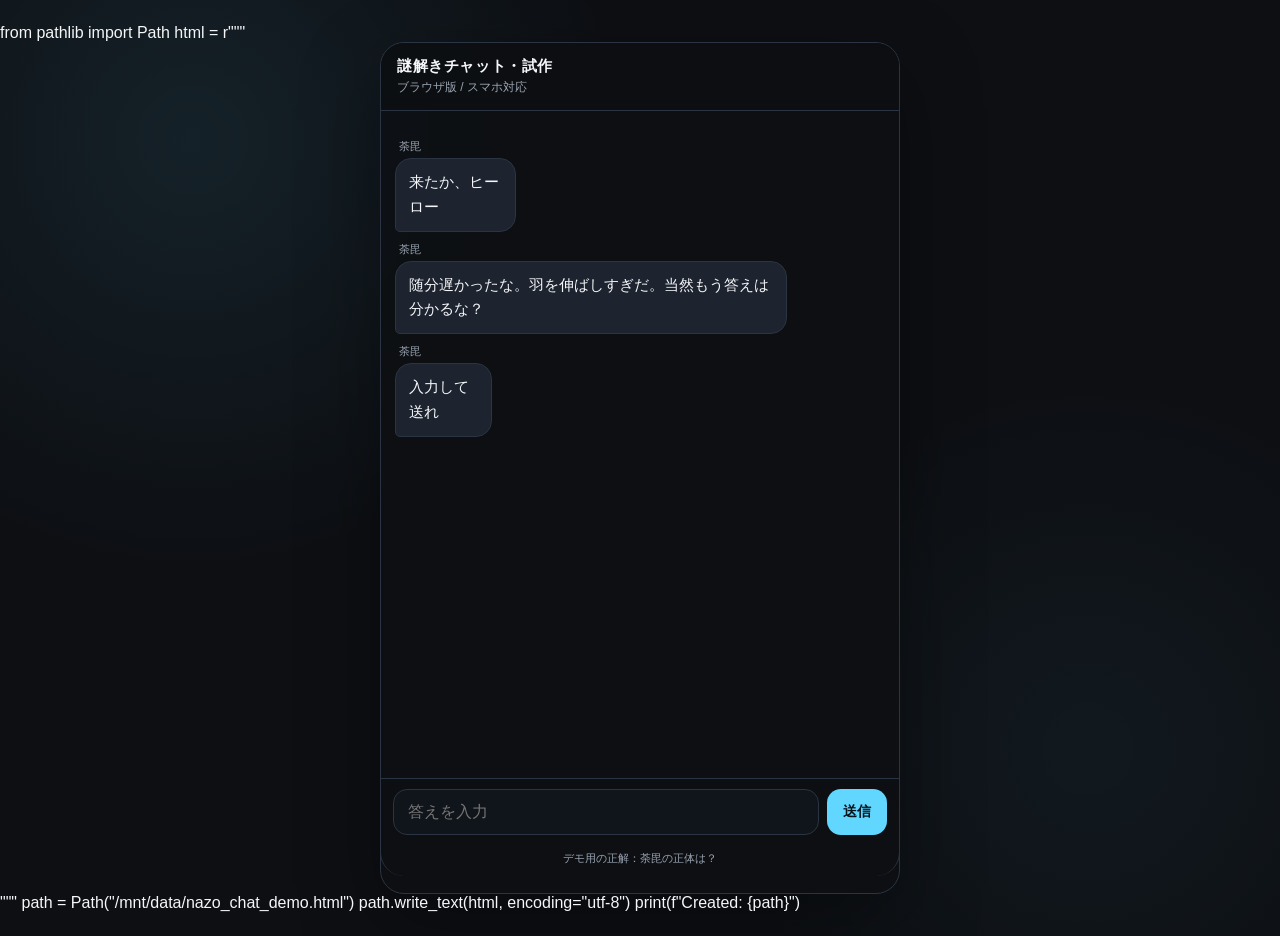
==== index.html @ 354aea14 "Add files via upload" ====
from pathlib import Path

html = r"""<!doctype html>
<html lang="ja">
<head>
<meta charset="utf-8">
<meta name="viewport" content="width=device-width, initial-scale=1, viewport-fit=cover">
<title>謎解きチャット デモ</title>
<style>
  :root{
    --bg:#0d0f13;
    --panel:#151922;
    --panel2:#1d2430;
    --text:#f4f6f8;
    --muted:#9aa4b2;
    --accent:#61d7ff;
    --danger:#ff8a8a;
    --ok:#8ff0b3;
    --line:#2b3442;
  }

  * { box-sizing: border-box; }

  body{
    margin:0;
    min-height:100dvh;
    background:
      radial-gradient(circle at 15% 15%, rgba(97,215,255,.09), transparent 32%),
      radial-gradient(circle at 85% 80%, rgba(97,215,255,.05), transparent 28%),
      var(--bg);
    color:var(--text);
    font-family:
      -apple-system, BlinkMacSystemFont, "Segoe UI",
      "Hiragino Kaku Gothic ProN", "Yu Gothic", Meiryo, sans-serif;
  }

  .app{
    width:min(100%, 520px);
    min-height:100dvh;
    margin:0 auto;
    background:rgba(13,15,19,.88);
    display:flex;
    flex-direction:column;
  }

  header{
    position:sticky;
    top:0;
    z-index:10;
    padding:14px 16px;
    border-bottom:1px solid var(--line);
    background:rgba(13,15,19,.94);
    backdrop-filter:blur(12px);
  }

  .title{
    font-size:15px;
    font-weight:700;
    letter-spacing:.04em;
  }

  .status{
    margin-top:3px;
    font-size:12px;
    color:var(--muted);
  }

  #chat{
    flex:1;
    padding:18px 14px 150px;
    overflow-y:auto;
  }

  .row{
    display:flex;
    margin:10px 0;
    animation:pop .2s ease-out both;
  }

  .row.system{ justify-content:flex-start; }
  .row.user{ justify-content:flex-end; }

  .bubble{
    max-width:82%;
    padding:11px 13px;
    line-height:1.65;
    border-radius:16px;
    font-size:15px;
    white-space:pre-wrap;
    word-break:break-word;
  }

  .system .bubble{
    background:var(--panel2);
    border:1px solid var(--line);
    border-bottom-left-radius:5px;
  }

  .user .bubble{
    background:#123243;
    border:1px solid #1e536c;
    border-bottom-right-radius:5px;
  }

  .bubble.error{
    border-color:#6b3232;
    background:#2d1719;
  }

  .bubble.success{
    border-color:#315f43;
    background:#163123;
  }

  .speaker{
    font-size:11px;
    color:var(--muted);
    margin:0 0 4px 4px;
  }

  .composer-wrap{
    position:fixed;
    left:50%;
    bottom:0;
    transform:translateX(-50%);
    width:min(100%, 520px);
    padding:10px 12px calc(10px + env(safe-area-inset-bottom));
    background:linear-gradient(to top, rgba(13,15,19,1) 70%, rgba(13,15,19,.92));
    border-top:1px solid var(--line);
  }

  .composer{
    display:flex;
    gap:8px;
    align-items:center;
  }

  input{
    flex:1;
    min-width:0;
    height:46px;
    border:1px solid var(--line);
    border-radius:14px;
    background:#10141b;
    color:var(--text);
    padding:0 14px;
    font-size:16px; /* iPhoneの自動ズーム回避 */
    outline:none;
  }

  input:focus{
    border-color:var(--accent);
    box-shadow:0 0 0 3px rgba(97,215,255,.10);
  }

  button{
    height:46px;
    padding:0 16px;
    border:0;
    border-radius:14px;
    background:var(--accent);
    color:#06131a;
    font-weight:800;
    cursor:pointer;
    font-size:14px;
  }

  button:disabled{
    opacity:.45;
    cursor:default;
  }

  .hint{
    margin-top:8px;
    font-size:11px;
    color:var(--muted);
    text-align:center;
  }

  @keyframes pop{
    from{opacity:0; transform:translateY(5px)}
    to{opacity:1; transform:translateY(0)}
  }

  @media (min-width:700px){
    body{ padding:24px 0; }
    .app{
      min-height:calc(100dvh - 48px);
      border:1px solid var(--line);
      border-radius:24px;
      overflow:hidden;
      box-shadow:0 28px 80px rgba(0,0,0,.35);
    }
    .composer-wrap{
      bottom:24px;
      border-left:1px solid var(--line);
      border-right:1px solid var(--line);
      border-bottom-left-radius:24px;
      border-bottom-right-radius:24px;
    }
  }
</style>
</head>
<body>
<div class="app">
  <header>
    <div class="title">謎解きチャット・試作</div>
    <div class="status">ブラウザ版 / スマホ対応</div>
  </header>

  <main id="chat" aria-live="polite"></main>
</div>

<div class="composer-wrap">
  <form class="composer" id="answerForm">
    <input
      id="answer"
      type="text"
      autocomplete="off"
      autocapitalize="off"
      spellcheck="false"
      placeholder="答えを入力"
      aria-label="答え"
    >
    <button id="sendBtn" type="submit">送信</button>
  </form>
  <div class="hint">デモ用の正解：荼毘の正体は？</div>
</div>

<script>
  // ===== ここだけ差し替えれば内容を変更できます =====
  const ACCEPTED_ANSWERS = ["燈矢", "轟燈矢","とうや"];

  // 仮台詞です。あとでユーザーさん作の台詞に丸ごと差し替えできます。
  const WRONG_REPLIES = [
    "すげえなァ、なーんにも見えてねえ",
    "ゴミか。付せろ",
    "ハッ、てめえも俺と同じ失敗作だ。仲良くやろうぜ"
  ];

  const INTRO_MESSAGES = [
    "来たか、ヒーロー",
    "随分遅かったな。羽を伸ばしすぎだ。当然もう答えは分かるな？　",
    "入力して送れ"
  ];

  const CORRECT_REPLY = "正解。期待してるよ";
  // ============================================

  const chat = document.getElementById("chat");
  const form = document.getElementById("answerForm");
  const input = document.getElementById("answer");
  const sendBtn = document.getElementById("sendBtn");

  function normalize(text){
    return text
      .trim()
      .toLowerCase()
      .normalize("NFKC")
      .replace(/\s+/g, "");
  }

  function addBubble(text, type="system", state=""){
    const row = document.createElement("div");
    row.className = `row ${type}`;

    const wrap = document.createElement("div");

    if(type === "system"){
      const speaker = document.createElement("div");
      speaker.className = "speaker";
      speaker.textContent = "荼毘";
      wrap.appendChild(speaker);
    }

    const bubble = document.createElement("div");
    bubble.className = `bubble ${state}`;
    bubble.textContent = text;

    wrap.appendChild(bubble);
    row.appendChild(wrap);
    chat.appendChild(row);

    requestAnimationFrame(() => {
      chat.scrollTo({ top: chat.scrollHeight, behavior: "smooth" });
    });
  }

  async function showIntro(){
    for(const msg of INTRO_MESSAGES){
      await wait(380);
      addBubble(msg);
    }
  }

  function wait(ms){
    return new Promise(resolve => setTimeout(resolve, ms));
  }

  form.addEventListener("submit", async (e) => {
    e.preventDefault();

    const raw = input.value;
    if(!raw.trim()) return;

    addBubble(raw, "user");
    input.value = "";
    sendBtn.disabled = true;
    input.disabled = true;

    await wait(450);

    const answer = normalize(raw);
    const isCorrect = ACCEPTED_ANSWERS.some(a => normalize(a) === answer);

    if(isCorrect){
      addBubble(CORRECT_REPLY, "system", "success");

      await wait(450);

      const next = document.createElement("div");
      next.className = "row system";
      next.innerHTML = `
        <div>
          <div class="speaker">SYSTEM</div>
          <div class="bubble success">
            <strong>第1問クリア</strong><br>
            ここに「次の展示を見る」ボタンやリンクを出せます。
          </div>
        </div>
      `;
      chat.appendChild(next);
      chat.scrollTo({top: chat.scrollHeight, behavior:"smooth"});

      input.placeholder = "クリア済み";
    }else{
      const reply = WRONG_REPLIES[Math.floor(Math.random() * WRONG_REPLIES.length)];
      addBubble(reply, "system", "error");

      sendBtn.disabled = false;
      input.disabled = false;
      input.focus();
    }
  });

  showIntro();
</script>
</body>
</html>
"""

path = Path("/mnt/data/nazo_chat_demo.html")
path.write_text(html, encoding="utf-8")
print(f"Created: {path}")
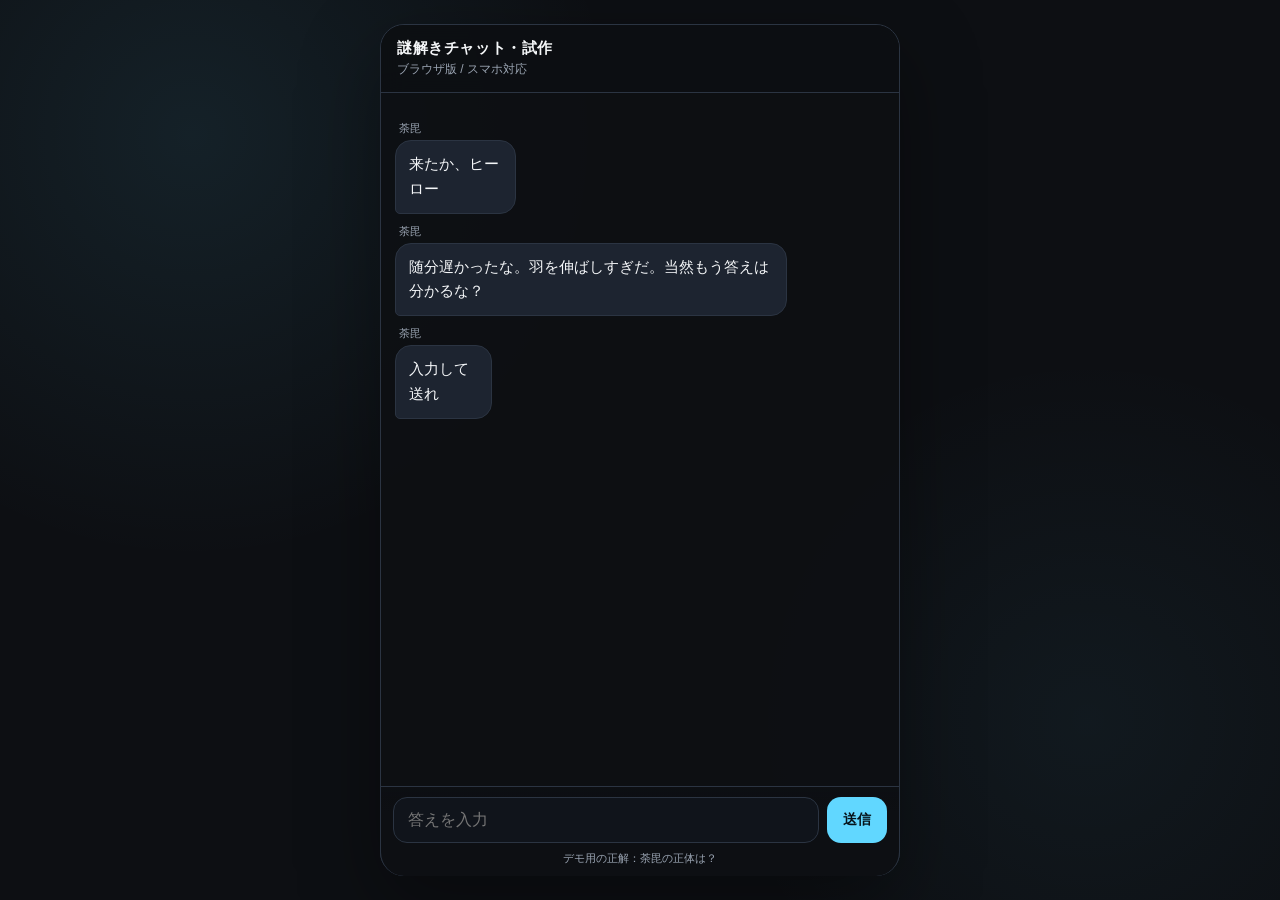
==== commit 99604f13: "Replace old HTML structure with new layout" ====
--- a/index.html
+++ b/index.html
@@ -1,6 +1,4 @@
-from pathlib import Path
-
-html = r"""<!doctype html>
+<!doctype html>
 <html lang="ja">
 <head>
 <meta charset="utf-8">
@@ -347,8 +345,3 @@
 </script>
 </body>
 </html>
-"""
-
-path = Path("/mnt/data/nazo_chat_demo.html")
-path.write_text(html, encoding="utf-8")
-print(f"Created: {path}")
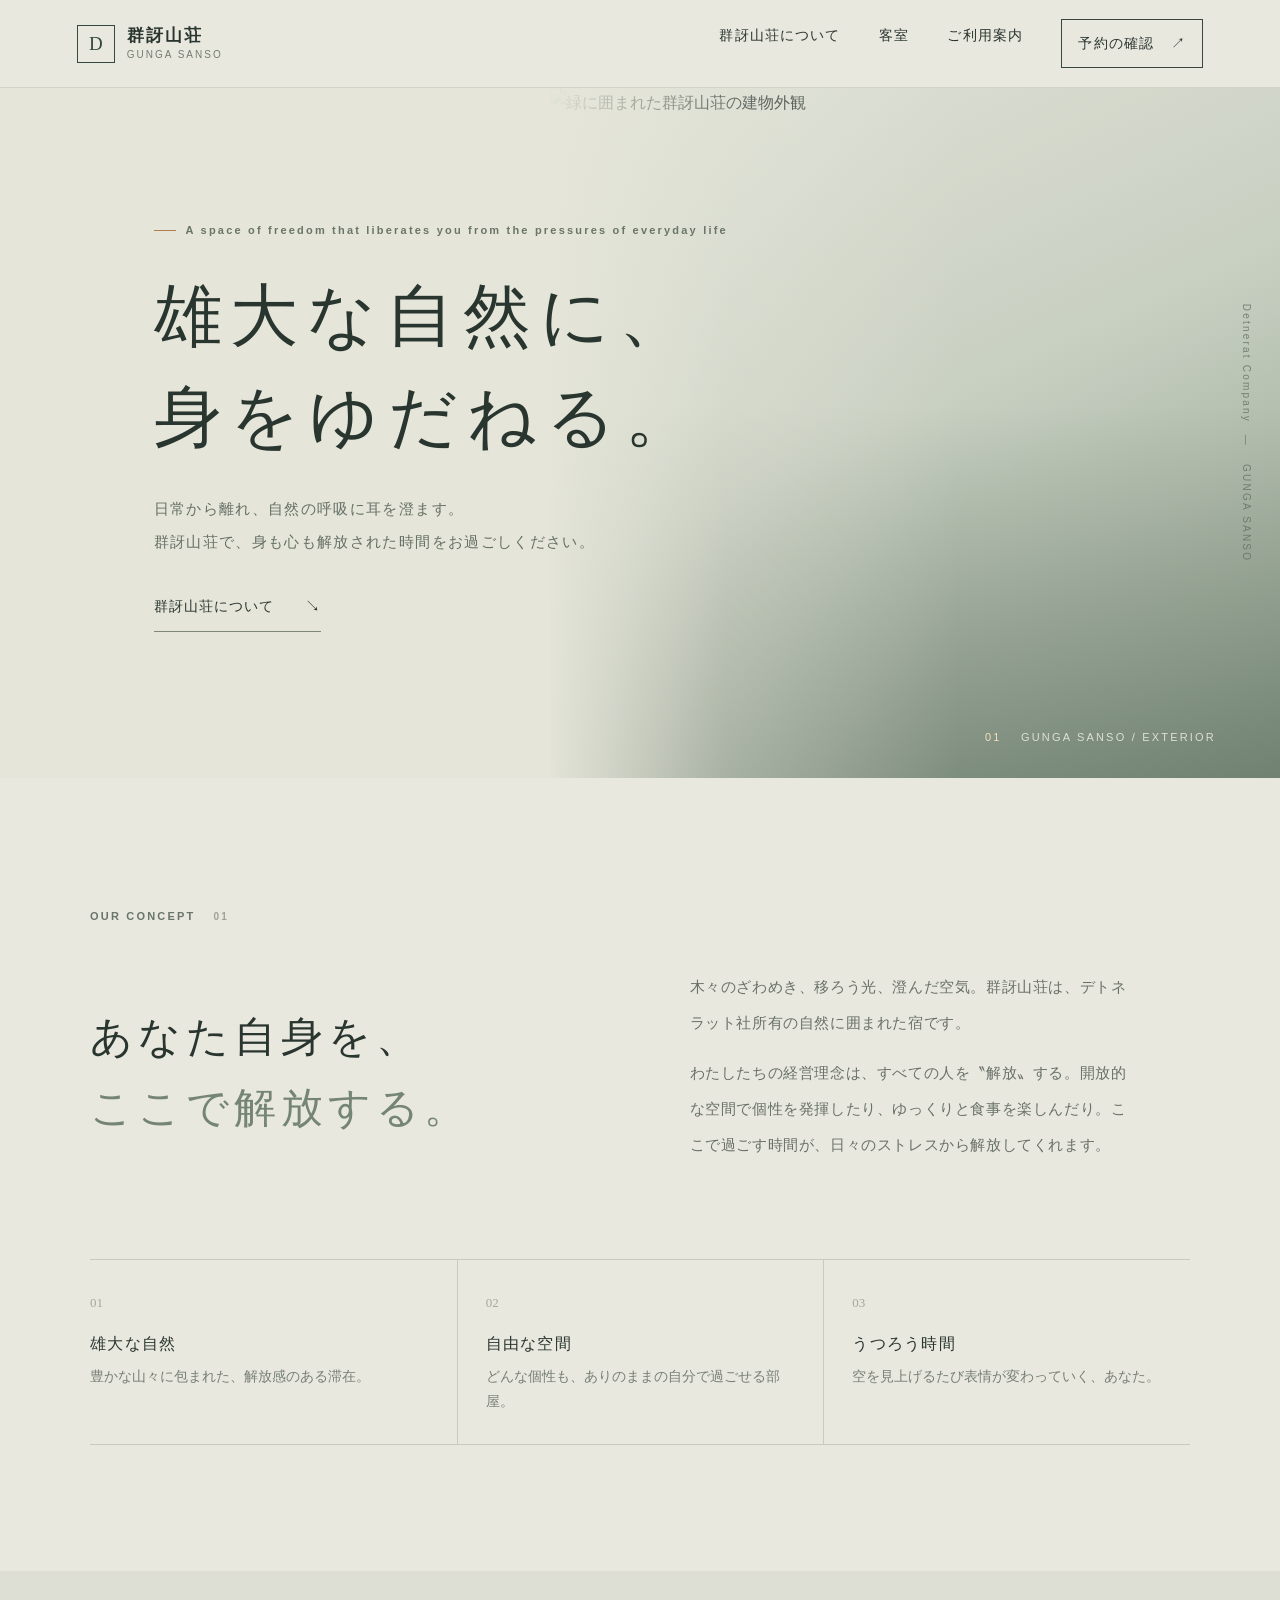
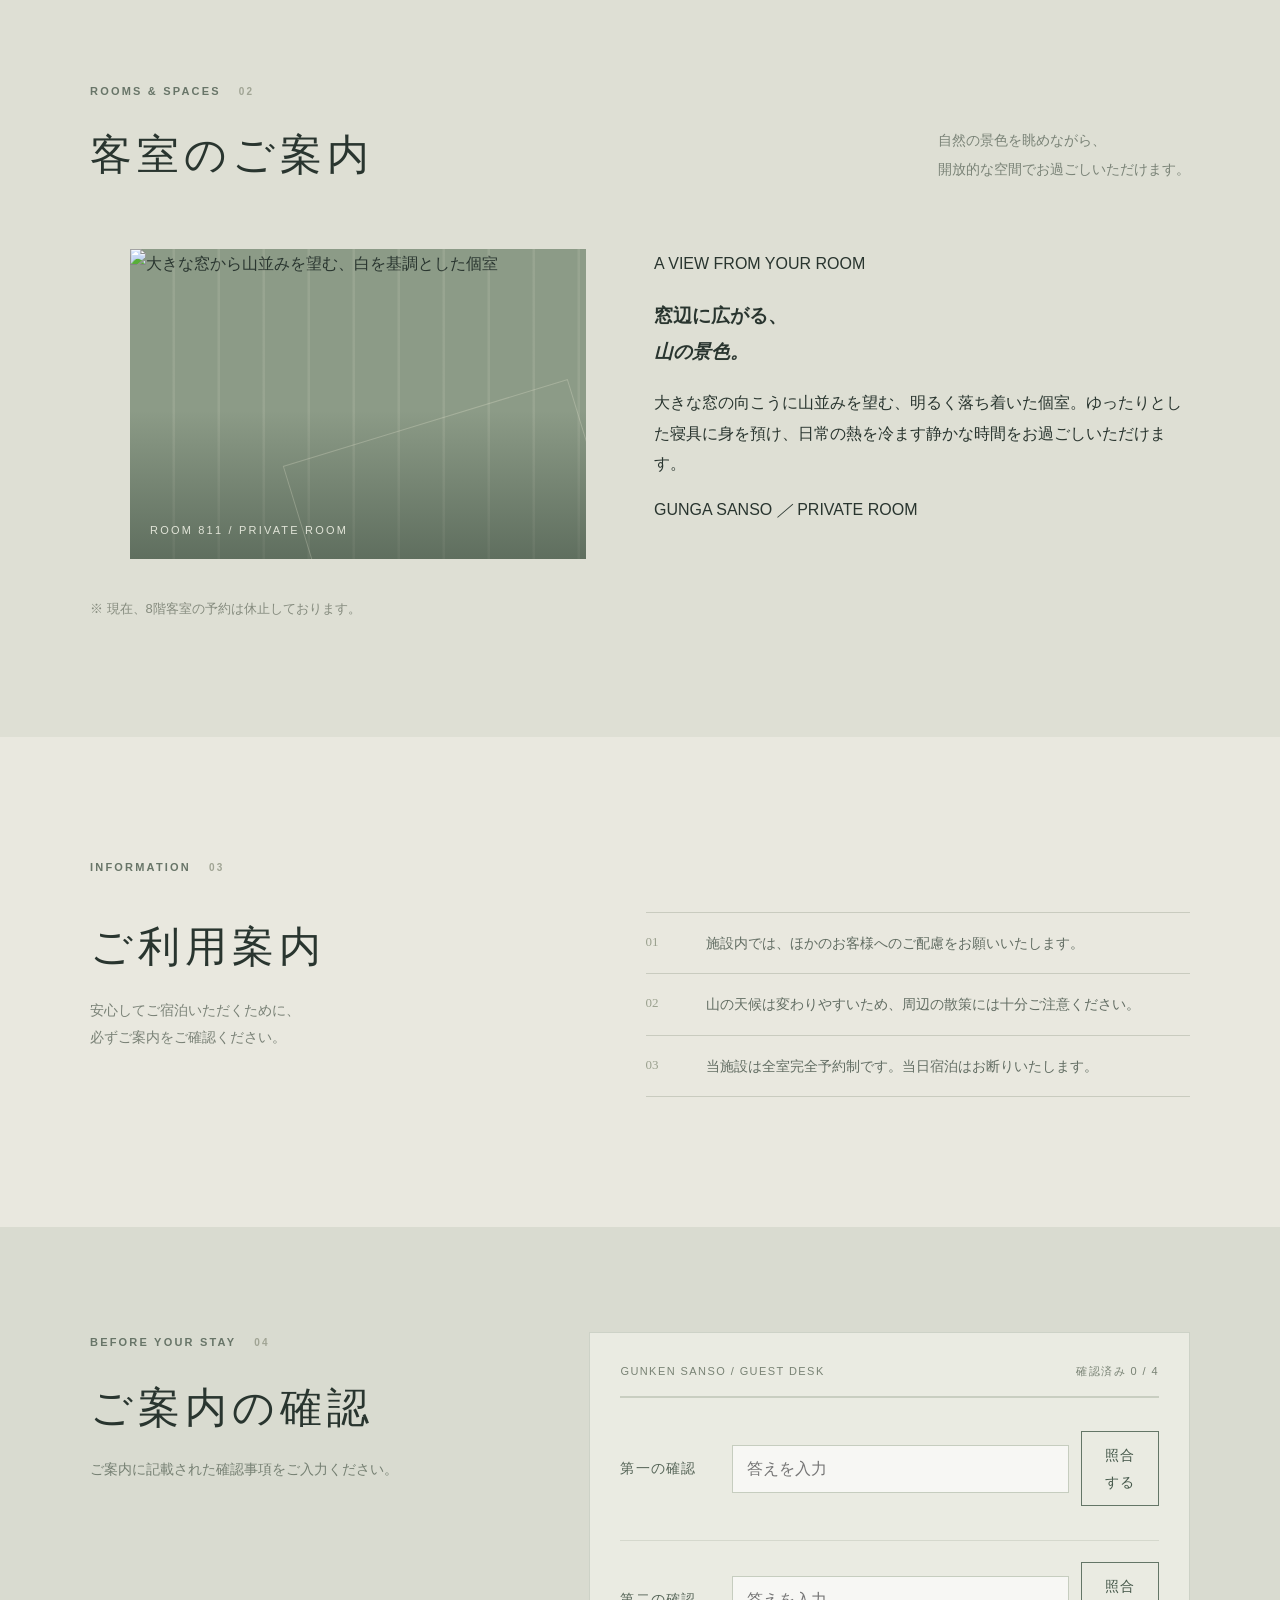
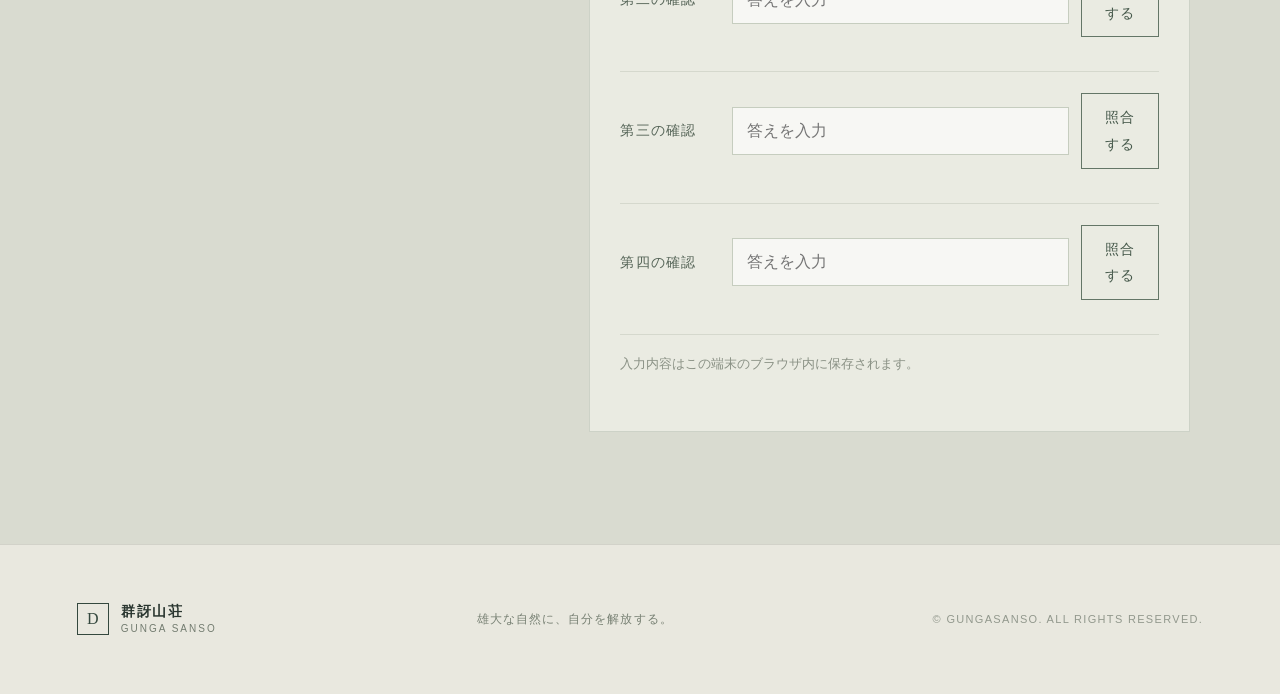
==== commit 1db28403: "Add files via upload" ====
--- a/index.html
+++ b/index.html
@@ -1,347 +1,180 @@
-<!doctype html>
-<html lang="ja">
-<head>
-<meta charset="utf-8">
-<meta name="viewport" content="width=device-width, initial-scale=1, viewport-fit=cover">
-<title>謎解きチャット デモ</title>
-<style>
-  :root{
-    --bg:#0d0f13;
-    --panel:#151922;
-    --panel2:#1d2430;
-    --text:#f4f6f8;
-    --muted:#9aa4b2;
-    --accent:#61d7ff;
-    --danger:#ff8a8a;
-    --ok:#8ff0b3;
-    --line:#2b3442;
-  }
-
-  * { box-sizing: border-box; }
-
-  body{
-    margin:0;
-    min-height:100dvh;
-    background:
-      radial-gradient(circle at 15% 15%, rgba(97,215,255,.09), transparent 32%),
-      radial-gradient(circle at 85% 80%, rgba(97,215,255,.05), transparent 28%),
-      var(--bg);
-    color:var(--text);
-    font-family:
-      -apple-system, BlinkMacSystemFont, "Segoe UI",
-      "Hiragino Kaku Gothic ProN", "Yu Gothic", Meiryo, sans-serif;
-  }
-
-  .app{
-    width:min(100%, 520px);
-    min-height:100dvh;
-    margin:0 auto;
-    background:rgba(13,15,19,.88);
-    display:flex;
-    flex-direction:column;
-  }
-
-  header{
-    position:sticky;
-    top:0;
-    z-index:10;
-    padding:14px 16px;
-    border-bottom:1px solid var(--line);
-    background:rgba(13,15,19,.94);
-    backdrop-filter:blur(12px);
-  }
-
-  .title{
-    font-size:15px;
-    font-weight:700;
-    letter-spacing:.04em;
-  }
-
-  .status{
-    margin-top:3px;
-    font-size:12px;
-    color:var(--muted);
-  }
-
-  #chat{
-    flex:1;
-    padding:18px 14px 150px;
-    overflow-y:auto;
-  }
-
-  .row{
-    display:flex;
-    margin:10px 0;
-    animation:pop .2s ease-out both;
-  }
-
-  .row.system{ justify-content:flex-start; }
-  .row.user{ justify-content:flex-end; }
-
-  .bubble{
-    max-width:82%;
-    padding:11px 13px;
-    line-height:1.65;
-    border-radius:16px;
-    font-size:15px;
-    white-space:pre-wrap;
-    word-break:break-word;
-  }
-
-  .system .bubble{
-    background:var(--panel2);
-    border:1px solid var(--line);
-    border-bottom-left-radius:5px;
-  }
-
-  .user .bubble{
-    background:#123243;
-    border:1px solid #1e536c;
-    border-bottom-right-radius:5px;
-  }
-
-  .bubble.error{
-    border-color:#6b3232;
-    background:#2d1719;
-  }
-
-  .bubble.success{
-    border-color:#315f43;
-    background:#163123;
-  }
-
-  .speaker{
-    font-size:11px;
-    color:var(--muted);
-    margin:0 0 4px 4px;
-  }
-
-  .composer-wrap{
-    position:fixed;
-    left:50%;
-    bottom:0;
-    transform:translateX(-50%);
-    width:min(100%, 520px);
-    padding:10px 12px calc(10px + env(safe-area-inset-bottom));
-    background:linear-gradient(to top, rgba(13,15,19,1) 70%, rgba(13,15,19,.92));
-    border-top:1px solid var(--line);
-  }
-
-  .composer{
-    display:flex;
-    gap:8px;
-    align-items:center;
-  }
-
-  input{
-    flex:1;
-    min-width:0;
-    height:46px;
-    border:1px solid var(--line);
-    border-radius:14px;
-    background:#10141b;
-    color:var(--text);
-    padding:0 14px;
-    font-size:16px; /* iPhoneの自動ズーム回避 */
-    outline:none;
-  }
-
-  input:focus{
-    border-color:var(--accent);
-    box-shadow:0 0 0 3px rgba(97,215,255,.10);
-  }
-
-  button{
-    height:46px;
-    padding:0 16px;
-    border:0;
-    border-radius:14px;
-    background:var(--accent);
-    color:#06131a;
-    font-weight:800;
-    cursor:pointer;
-    font-size:14px;
-  }
-
-  button:disabled{
-    opacity:.45;
-    cursor:default;
-  }
-
-  .hint{
-    margin-top:8px;
-    font-size:11px;
-    color:var(--muted);
-    text-align:center;
-  }
-
-  @keyframes pop{
-    from{opacity:0; transform:translateY(5px)}
-    to{opacity:1; transform:translateY(0)}
-  }
-
-  @media (min-width:700px){
-    body{ padding:24px 0; }
-    .app{
-      min-height:calc(100dvh - 48px);
-      border:1px solid var(--line);
-      border-radius:24px;
-      overflow:hidden;
-      box-shadow:0 28px 80px rgba(0,0,0,.35);
-    }
-    .composer-wrap{
-      bottom:24px;
-      border-left:1px solid var(--line);
-      border-right:1px solid var(--line);
-      border-bottom-left-radius:24px;
-      border-bottom-right-radius:24px;
-    }
-  }
-</style>
-</head>
-<body>
-<div class="app">
-  <header>
-    <div class="title">謎解きチャット・試作</div>
-    <div class="status">ブラウザ版 / スマホ対応</div>
-  </header>
-
-  <main id="chat" aria-live="polite"></main>
-</div>
-
-<div class="composer-wrap">
-  <form class="composer" id="answerForm">
-    <input
-      id="answer"
-      type="text"
-      autocomplete="off"
-      autocapitalize="off"
-      spellcheck="false"
-      placeholder="答えを入力"
-      aria-label="答え"
-    >
-    <button id="sendBtn" type="submit">送信</button>
-  </form>
-  <div class="hint">デモ用の正解：荼毘の正体は？</div>
-</div>
-
-<script>
-  // ===== ここだけ差し替えれば内容を変更できます =====
-  const ACCEPTED_ANSWERS = ["燈矢", "轟燈矢","とうや"];
-
-  // 仮台詞です。あとでユーザーさん作の台詞に丸ごと差し替えできます。
-  const WRONG_REPLIES = [
-    "すげえなァ、なーんにも見えてねえ",
-    "ゴミか。付せろ",
-    "ハッ、てめえも俺と同じ失敗作だ。仲良くやろうぜ"
-  ];
-
-  const INTRO_MESSAGES = [
-    "来たか、ヒーロー",
-    "随分遅かったな。羽を伸ばしすぎだ。当然もう答えは分かるな？　",
-    "入力して送れ"
-  ];
-
-  const CORRECT_REPLY = "正解。期待してるよ";
-  // ============================================
-
-  const chat = document.getElementById("chat");
-  const form = document.getElementById("answerForm");
-  const input = document.getElementById("answer");
-  const sendBtn = document.getElementById("sendBtn");
-
-  function normalize(text){
-    return text
-      .trim()
-      .toLowerCase()
-      .normalize("NFKC")
-      .replace(/\s+/g, "");
-  }
-
-  function addBubble(text, type="system", state=""){
-    const row = document.createElement("div");
-    row.className = `row ${type}`;
-
-    const wrap = document.createElement("div");
-
-    if(type === "system"){
-      const speaker = document.createElement("div");
-      speaker.className = "speaker";
-      speaker.textContent = "荼毘";
-      wrap.appendChild(speaker);
-    }
-
-    const bubble = document.createElement("div");
-    bubble.className = `bubble ${state}`;
-    bubble.textContent = text;
-
-    wrap.appendChild(bubble);
-    row.appendChild(wrap);
-    chat.appendChild(row);
-
-    requestAnimationFrame(() => {
-      chat.scrollTo({ top: chat.scrollHeight, behavior: "smooth" });
-    });
-  }
-
-  async function showIntro(){
-    for(const msg of INTRO_MESSAGES){
-      await wait(380);
-      addBubble(msg);
-    }
-  }
-
-  function wait(ms){
-    return new Promise(resolve => setTimeout(resolve, ms));
-  }
-
-  form.addEventListener("submit", async (e) => {
-    e.preventDefault();
-
-    const raw = input.value;
-    if(!raw.trim()) return;
-
-    addBubble(raw, "user");
-    input.value = "";
-    sendBtn.disabled = true;
-    input.disabled = true;
-
-    await wait(450);
-
-    const answer = normalize(raw);
-    const isCorrect = ACCEPTED_ANSWERS.some(a => normalize(a) === answer);
-
-    if(isCorrect){
-      addBubble(CORRECT_REPLY, "system", "success");
-
-      await wait(450);
-
-      const next = document.createElement("div");
-      next.className = "row system";
-      next.innerHTML = `
-        <div>
-          <div class="speaker">SYSTEM</div>
-          <div class="bubble success">
-            <strong>第1問クリア</strong><br>
-            ここに「次の展示を見る」ボタンやリンクを出せます。
-          </div>
-        </div>
-      `;
-      chat.appendChild(next);
-      chat.scrollTo({top: chat.scrollHeight, behavior:"smooth"});
-
-      input.placeholder = "クリア済み";
-    }else{
-      const reply = WRONG_REPLIES[Math.floor(Math.random() * WRONG_REPLIES.length)];
-      addBubble(reply, "system", "error");
-
-      sendBtn.disabled = false;
-      input.disabled = false;
-      input.focus();
-    }
-  });
-
-  showIntro();
-</script>
-</body>
-</html>
+<!doctype html>
+<html lang="ja">
+<head>
+  <meta charset="utf-8">
+  <meta name="viewport" content="width=device-width, initial-scale=1">
+  <meta name="theme-color" content="#e9e8df">
+  <meta name="description" content="山の静けさに身をゆだねる、群訝山荘のご案内">
+  <title>群訝山荘 | GUNGA SANSO</title>
+  <link rel="icon" href="favicon.svg" type="image/svg+xml">
+  <link rel="stylesheet" href="style.css">
+  <script src="script.js" defer></script>
+</head>
+<body>
+  <a class="skip-link" href="#main-content">本文へ移動</a>
+
+  <div class="transition-screen" id="transition-screen" aria-hidden="true">
+    <span class="transition-mark">G</span>
+  </div>
+
+  <!-- 表側：群訝山荘 -->
+  <div id="inn-site">
+    <header class="site-header">
+      <a class="brand" href="#top" aria-label="群訝山荘 トップ">
+        <span class="brand-mark" aria-hidden="true">D</span>
+        <span class="brand-name"><strong>群訝山荘</strong><small>GUNGA SANSO</small></span>
+      </a>
+      <button class="menu-toggle" id="menu-toggle" type="button" aria-expanded="false" aria-controls="main-nav">
+        <span></span><span></span><span class="sr-only">メニューを開く</span>
+      </button>
+      <nav class="main-nav" id="main-nav" aria-label="メインメニュー">
+        <a href="#concept">群訝山荘について</a>
+        <a href="#rooms">客室</a>
+        <a href="#guide">ご利用案内</a>
+        <a class="nav-contact" href="#check-panel">予約の確認 <span aria-hidden="true">↗</span></a>
+      </nav>
+    </header>
+
+    <main id="main-content">
+      <section class="hero" id="top" aria-labelledby="hero-title">
+        <div class="hero-copy">
+          <p class="eyebrow"><span></span>A space of freedom that liberates you from the pressures of everyday life</p>
+          <h1 id="hero-title">雄大な自然に、<br>身をゆだねる。</h1>
+          <p class="hero-lead">日常から離れ、自然の呼吸に耳を澄ます。<br>群訝山荘で、身も心も解放された時間をお過ごしください。</p>
+          <a class="text-link" href="#concept">群訝山荘について <span aria-hidden="true">↘</span></a>
+        </div>
+        <div class="hero-landscape">
+          <img class="hero-photo" src="images/exterior.jpg" alt="緑に囲まれた群訝山荘の建物外観">
+          <div class="landscape-caption"><span>01</span> GUNGA SANSO / EXTERIOR</div>
+        </div>
+        <div class="hero-side-note">Detnerat Company<span>—</span> GUNGA SANSO</div>
+      </section>
+
+      <section class="intro-section section-wrap" id="concept">
+        <div class="section-kicker">OUR CONCEPT <span>01</span></div>
+        <div class="intro-grid">
+          <h2>あなた自身を、<br><em>ここで解放する。</em></h2>
+          <div class="intro-text">
+            <p>木々のざわめき、移ろう光、澄んだ空気。群訝山荘は、デトネラット社所有の自然に囲まれた宿です。</p>
+            <p>わたしたちの経営理念は、すべての人を〝解放〟する。開放的な空間で個性を発揮したり、ゆっくりと食事を楽しんだり。ここで過ごす時間が、日々のストレスから解放してくれます。</p>
+          </div>
+        </div>
+        <div class="concept-strip" aria-label="群訝山荘の特徴">
+          <article><span class="concept-number">01</span><h3>雄大な自然</h3><p>豊かな山々に包まれた、解放感のある滞在。</p></article>
+          <article><span class="concept-number">02</span><h3>自由な空間</h3><p>どんな個性も、ありのままの自分で過ごせる部屋。</p></article>
+          <article><span class="concept-number">03</span><h3>うつろう時間</h3><p>空を見上げるたび表情が変わっていく、あなた。</p></article>
+        </div>
+      </section>
+
+      <section class="rooms-section" id="rooms">
+        <div class="section-wrap">
+          <div class="section-heading">
+            <div><div class="section-kicker">ROOMS & SPACES <span>02</span></div><h2>客室のご案内</h2></div>
+            <p>自然の景色を眺めながら、<br>開放的な空間でお過ごしいただけます。</p>
+          </div>
+          <div class="room-grid room-grid-feature">
+            <article class="room-card room-card-feature">
+              <figure class="room-visual room-photo">
+                <img class="room-photo-image" src="images/private-room.jpg" alt="大きな窓から山並みを望む、白を基調とした個室">
+                <figcaption class="room-visual-label">ROOM 811 / PRIVATE ROOM</figcaption>
+              </figure>
+            </article>
+            <div class="room-feature-copy">
+              <p class="room-feature-kicker">A VIEW FROM YOUR ROOM</p>
+              <h3>窓辺に広がる、<br><em>山の景色。</em></h3>
+              <p>大きな窓の向こうに山並みを望む、明るく落ち着いた個室。ゆったりとした寝具に身を預け、日常の熱を冷ます静かな時間をお過ごしいただけます。</p>
+              <span class="room-feature-index">GUNGA SANSO <i>／</i> PRIVATE ROOM</span>
+            </div>
+          </div>
+          <p class="small-note">※ 現在、8階客室の予約は休止しております。</p>
+        </div>
+      </section>
+
+      <section class="guide-section section-wrap" id="guide">
+        <div class="section-kicker">INFORMATION <span>03</span></div>
+        <div class="guide-grid">
+          <div><h2>ご利用案内</h2><p class="guide-lead">安心してご宿泊いただくために、<br>必ずご案内をご確認ください。</p></div>
+          <div class="guide-list">
+            <div><span>01</span><p>施設内では、ほかのお客様へのご配慮をお願いいたします。</p></div>
+            <div><span>02</span><p>山の天候は変わりやすいため、周辺の散策には十分ご注意ください。</p></div>
+            <div><span>03</span><p>当施設は全室完全予約制です。当日宿泊はお断りいたします。</p></div>
+          </div>
+        </div>
+      </section>
+
+      <!-- 答え入力欄。問題数と正解は script.js の PUZZLES を編集します。 -->
+      <section class="check-section" id="check-panel">
+        <div class="section-wrap check-wrap">
+          <div class="check-heading">
+            <div class="section-kicker">BEFORE YOUR STAY <span>04</span></div>
+            <h2>ご案内の確認</h2>
+            <p>ご案内に記載された確認事項をご入力ください。</p>
+          </div>
+          <div class="check-panel-inner">
+            <div class="check-panel-top"><span>GUNKEN SANSO / GUEST DESK</span><span id="progress-label">確認済み 0 / 4</span></div>
+            <div class="progress-track" aria-hidden="true"><span id="progress-bar"></span></div>
+            <div class="test-mode-panel" id="test-mode-panel" hidden>
+              <strong>TEST MODE / 動作確認用</strong>
+              <span>各欄に「テスト1」「テスト2」「テスト3」「テスト4」と入力すると、最後に秘密のサイトへ切り替わります。</span>
+              <button type="button" id="reset-test-progress">テスト進行をリセット</button>
+            </div>
+            <div class="puzzle-list" id="puzzle-list" aria-live="polite">
+              <p class="loading-note">確認欄を読み込んでいます。</p>
+            </div>
+            <p class="check-footnote">入力内容はこの端末のブラウザ内に保存されます。</p>
+            <p class="form-status" id="form-status" role="status" aria-live="polite"></p>
+          </div>
+        </div>
+      </section>
+    </main>
+
+    <footer class="site-footer">
+      <a class="brand footer-brand" href="#top"><span class="brand-mark" aria-hidden="true">D</span><span class="brand-name"><strong>群訝山荘</strong><small>GUNGA SANSO</small></span></a>
+      <p>雄大な自然に、自分を解放する。</p>
+      <small>© GUNGASANSO. ALL RIGHTS RESERVED.</small>
+    </footer>
+  </div>
+
+  <!-- 裏側：全問正解後に表示 -->
+  <div id="liberation-site" class="liberation-site" hidden>
+    <div class="classified-bar"><span>UNOFFICIAL ARCHIVE / INTERNAL NETWORK</span><span>ACCESS LEVEL : CONFIRMED</span></div>
+    <div class="liberation-test-banner" id="liberation-test-banner" hidden>
+      <span>TEST MODE — これは動作確認用の表示です。本番表示ではありません。</span>
+      <button type="button" id="reset-test-progress-secret">最初からテストする</button>
+    </div>
+    <header class="liberation-header">
+      <a class="liberation-brand" href="#liberation-top"><span class="liberation-symbol" aria-hidden="true">⟡</span><span><strong>超常解放戦線</strong><small>PARANORMAL LIBERATION FRONT</small></span></a>
+      <nav aria-label="内部メニュー" class="liberation-nav">
+        <a href="#organization">組織概要</a><a href="#members">構成員</a><a href="#records">活動記録</a>
+      </nav>
+    </header>
+    <main class="liberation-main" id="liberation-top">
+      <section class="liberation-hero">
+        <div class="liberation-hero-copy">
+          <p class="red-kicker">THE OLD ORDER ENDS HERE</p>
+          <p class="liberation-overline">ACCESS GRANTED <span>／</span> INTERNAL DOCUMENT</p>
+          <h1>個性を、<br><em>解放せよ。</em></h1>
+          <p class="liberation-lead">この世界に敷かれた秩序を疑い、<br>あるべき姿を自らの手で選び取る。</p>
+          <a class="liberation-link" href="#organization">記録を閲覧する <span aria-hidden="true">↓</span></a>
+        </div>
+        <div class="liberation-graphic" aria-hidden="true"><div class="graphic-ring ring-one"></div><div class="graphic-ring ring-two"></div><div class="graphic-cross"></div><span>PLF<br>ARCHIVE</span></div>
+        <div class="liberation-index">FILE NO. 001 <span>—</span> RESTRICTED</div>
+      </section>
+      <section class="liberation-section" id="organization">
+        <div class="liberation-section-label"><span>01</span> ORGANIZATION</div>
+        <div class="liberation-section-content"><h2>組織概要</h2><p>超常解放戦線は、既存の社会秩序と超常の力をめぐる価値観に異議を唱える組織である。</p><p class="placeholder-copy">敵連合と異能解放軍は、ここに「超常解放戦線」結成を宣言する。すべての人類に、個性の解放を！</p></div>
+      </section>
+      <section class="liberation-section members-section" id="members">
+        <div class="liberation-section-label"><span>02</span> MEMBERS</div>
+        <div class="liberation-section-content"><h2>構成員</h2><div class="member-grid"><article><span>01 / LEADERSHIP</span><h3>統率</h3><p>組織を導く者たち。</p></article><article><span>02 / CORE</span><h3>中核</h3><p>計画の中心を担う者たち。</p></article><article><span>03 / NETWORK</span><h3>連絡網</h3><p>各地に広がる協力者たち。</p></article></div></div>
+      </section>
+      <section class="liberation-section" id="records">
+        <div class="liberation-section-label"><span>03</span> ACTIVITY LOG</div>
+        <div class="liberation-section-content"><h2>活動記録</h2><div class="record-row"><span>LOG. 001</span><p>記録データは現在整理中。</p><small>STATUS : ARCHIVED</small></div><div class="record-row"><span>LOG. 002</span><p>閲覧可能な記録はありません。</p><small>STATUS : RESTRICTED</small></div></div>
+      </section>
+      <div class="liberation-end"><span class="end-symbol">⟡</span><p>WE WILL DEFINE OUR OWN FREEDOM.</p><small>END OF TRANSMISSION</small></div>
+    </main>
+    <footer class="liberation-footer"><span>超常解放戦線 / INTERNAL NETWORK</span><span>UNOFFICIAL FAN PROJECT</span></footer>
+  </div>
+</body>
+</html>
--- a/style.css
+++ b/style.css
@@ -0,0 +1,336 @@
+@charset "UTF-8";
+:root {
+  --paper: #e9e8df;
+  --paper-light: #f2f1e9;
+  --ink: #29352f;
+  --muted: #737c70;
+  --line: #c9cbbf;
+  --forest: #34483e;
+  --forest-deep: #26382f;
+  --accent: #b27c4e;
+  --serif: "Yu Mincho", "Hiragino Mincho ProN", "Noto Serif JP", serif;
+  --sans: "Yu Gothic", "Hiragino Kaku Gothic ProN", "Noto Sans JP", sans-serif;
+}
+* { box-sizing: border-box; }
+html { scroll-behavior: smooth; }
+body { margin: 0; background: var(--paper); color: var(--ink); font-family: var(--sans); line-height: 1.8; -webkit-font-smoothing: antialiased; }
+body, button, input { font-family: var(--sans); }
+a { color: inherit; text-decoration: none; }
+button, input { font: inherit; }
+button { cursor: pointer; }
+[hidden] { display: none !important; }
+.sr-only { position: absolute; width: 1px; height: 1px; padding: 0; margin: -1px; overflow: hidden; clip: rect(0,0,0,0); white-space: nowrap; border: 0; }
+.skip-link { position: absolute; z-index: 1000; top: 8px; left: 8px; padding: 8px 14px; background: #fff; color: #111; transform: translateY(-150%); }
+.skip-link:focus { transform: translateY(0); }
+.site-header { height: 88px; padding: 0 clamp(22px, 6vw, 94px); display: flex; align-items: center; justify-content: space-between; border-bottom: 1px solid rgba(41,53,47,.13); position: relative; z-index: 20; }
+.brand { display: inline-flex; align-items: center; gap: 12px; }
+.brand-mark { width: 38px; height: 38px; display: grid; place-items: center; border: 1px solid var(--forest); color: var(--forest); font-family: var(--serif); font-size: 19px; }
+.brand-name { display: flex; flex-direction: column; line-height: 1.35; }
+.brand-name strong { font-family: var(--serif); font-size: 17px; font-weight: 600; letter-spacing: .13em; }
+.brand-name small { color: var(--muted); font-size: 8px; letter-spacing: .2em; }
+.main-nav { display: flex; align-items: center; gap: clamp(20px, 3vw, 48px); font-size: 12px; letter-spacing: .08em; }
+.main-nav a { transition: opacity .2s ease; }
+.main-nav a:hover { opacity: .55; }
+.main-nav .nav-contact { border: 1px solid var(--forest); padding: 10px 16px; }
+.main-nav .nav-contact span { margin-left: 12px; }
+.menu-toggle { display: none; }
+.hero { min-height: 600px; height: min(690px, calc(100svh - 88px)); position: relative; overflow: hidden; display: flex; align-items: center; padding: 0 clamp(28px, 12vw, 180px); background: #e5e5d9; }
+.hero-copy { position: relative; z-index: 3; margin-top: -12px; }
+.eyebrow, .section-kicker { color: #687568; font-size: 9px; letter-spacing: .2em; font-weight: 600; }
+.eyebrow { display: flex; align-items: center; gap: 10px; margin: 0 0 28px; }
+.eyebrow span { width: 22px; height: 1px; background: var(--accent); }
+.hero h1 { margin: 0; font-family: var(--serif); font-size: clamp(42px, 5.3vw, 72px); font-weight: 500; line-height: 1.48; letter-spacing: .13em; }
+.hero-lead { margin: 24px 0 30px; color: #657066; font-size: 12px; letter-spacing: .09em; line-height: 2.2; }
+.text-link { display: inline-flex; align-items: center; gap: 30px; padding-bottom: 7px; border-bottom: 1px solid #7e887a; font-size: 11px; letter-spacing: .08em; }
+.text-link span { font-size: 15px; }
+.hero-landscape { position: absolute; top: 0; right: 0; width: 57%; height: 100%; overflow: hidden; background: linear-gradient(155deg, #e2e3d8 0%, #c8d0c2 48%, #8a9a88 100%); }
+.hero-landscape::before { content: ""; position: absolute; inset: 0; background: linear-gradient(90deg, rgba(229,229,217,.98) 0%, rgba(229,229,217,.35) 24%, transparent 56%), linear-gradient(0deg, rgba(30,51,40,.24), transparent 54%); z-index: 2; }
+.sun-disc { position: absolute; width: 138px; height: 138px; right: 26%; top: 14%; border-radius: 50%; background: rgba(232,220,183,.68); filter: blur(1px); }
+.mountain { position: absolute; width: 120%; left: -10%; bottom: 0; clip-path: polygon(0 100%, 0 65%, 13% 48%, 22% 58%, 38% 20%, 49% 47%, 62% 28%, 76% 61%, 89% 43%, 100% 62%, 100% 100%); }
+.mountain-back { height: 67%; background: #a7b5a3; opacity: .68; transform: translateY(-35px) scale(1.04); }
+.mountain-mid { height: 54%; background: #718875; opacity: .84; clip-path: polygon(0 100%,0 48%,16% 34%,27% 54%,43% 13%,55% 45%,69% 25%,82% 51%,100% 39%,100% 100%); }
+.mountain-front { height: 38%; background: #405d4a; clip-path: polygon(0 100%,0 55%,14% 39%,27% 64%,43% 26%,57% 54%,71% 17%,83% 53%,100% 34%,100% 100%); }
+.forest-line { position: absolute; z-index: 1; bottom: 0; width: 100%; height: 20%; background: repeating-linear-gradient(102deg, transparent 0 20px, rgba(28,54,39,.42) 21px 24px, transparent 25px 39px); clip-path: polygon(0 100%,0 55%,4% 20%,8% 65%,12% 5%,16% 61%,20% 24%,25% 68%,29% 13%,34% 73%,38% 28%,43% 69%,47% 8%,52% 63%,56% 18%,61% 67%,65% 12%,70% 69%,74% 29%,79% 62%,84% 7%,89% 69%,94% 26%,100% 60%,100% 100%); }
+.landscape-caption { position: absolute; bottom: 30px; right: clamp(22px, 5vw, 72px); z-index: 4; color: rgba(245,245,235,.8); font-size: 8px; letter-spacing: .2em; }
+.landscape-caption span { margin-right: 14px; color: #f0dfbd; }
+.hero-side-note { position: absolute; right: 24px; top: 50%; transform: translateY(-50%); writing-mode: vertical-rl; font-size: 8px; letter-spacing: .22em; color: #748075; }
+.hero-side-note span { padding: 12px 0; }
+.section-wrap { width: min(1100px, calc(100% - 56px)); margin-inline: auto; }
+.intro-section { padding-top: 128px; padding-bottom: 126px; }
+.section-kicker { display: flex; align-items: center; gap: 18px; }
+.section-kicker span { color: #a0a494; font-size: 8px; }
+.intro-grid { display: grid; grid-template-columns: 1fr 1fr; gap: 9%; align-items: center; margin-top: 42px; }
+.intro-grid h2, .section-heading h2, .guide-grid h2, .check-heading h2 { font-family: var(--serif); font-size: clamp(30px, 3.3vw, 42px); line-height: 1.7; font-weight: 500; letter-spacing: .12em; margin: 0; }
+.intro-grid h2 em { color: #758573; font-style: normal; }
+.intro-text { color: #687168; font-size: 12px; line-height: 2.4; letter-spacing: .04em; max-width: 440px; }
+.intro-text p { margin: 0 0 14px; }
+.concept-strip { margin-top: 82px; display: grid; grid-template-columns: repeat(3, 1fr); border-top: 1px solid var(--line); border-bottom: 1px solid var(--line); }
+.concept-strip article { padding: 27px 28px 30px 0; }
+.concept-strip article + article { border-left: 1px solid var(--line); padding-left: 28px; }
+.concept-number { color: #a3a997; font-family: var(--serif); font-size: 11px; }
+.concept-strip h3 { margin: 12px 0 4px; font-family: var(--serif); font-size: 16px; font-weight: 500; letter-spacing: .08em; }
+.concept-strip p { margin: 0; color: #778075; font-size: 10px; }
+.rooms-section { background: #dedfd4; padding: 110px 0 116px; }
+.section-heading { display: flex; align-items: end; justify-content: space-between; margin-bottom: 42px; }
+.section-heading h2 { margin-top: 18px; }
+.section-heading > p { margin: 0 0 7px; color: #7a8377; font-size: 11px; line-height: 2.1; }
+.room-grid { display: grid; grid-template-columns: 1fr 1fr; gap: 28px; }
+.room-card { min-width: 0; }
+.room-visual { height: 310px; position: relative; overflow: hidden; background: #8c9b87; }
+.room-visual-one { background: linear-gradient(130deg, #aab4a0, #536d5b 75%); }
+.room-visual-two { background: linear-gradient(130deg, #c1c3ae, #76846f 65%, #455b4b); }
+.room-visual::before { content: ""; position: absolute; inset: 0; background: linear-gradient(0deg, rgba(22,38,29,.38), transparent 48%), repeating-linear-gradient(90deg, transparent 0 42px, rgba(238,235,216,.12) 43px 45px); }
+.room-visual::after { content: ""; position: absolute; width: 65%; height: 65%; right: -4%; bottom: -20%; border: 1px solid rgba(244,241,222,.24); transform: rotate(-17deg); }
+.room-visual-two::after { right: auto; left: -2%; transform: rotate(13deg); }
+.room-visual-label { position: absolute; z-index: 2; bottom: 18px; left: 20px; font-size: 8px; letter-spacing: .2em; color: rgba(255,255,244,.8); }
+.room-window { position: absolute; right: 16%; top: 15%; width: 34%; height: 55%; border: 7px solid rgba(234,231,210,.55); box-shadow: 0 0 0 1px rgba(40,58,44,.2); }
+.room-visual-two .room-window { width: 48%; height: 48%; right: 12%; top: 22%; }
+.room-info { display: flex; justify-content: space-between; align-items: start; padding: 20px 2px 0; }
+.room-info h3 { margin: 0 0 5px; font-family: var(--serif); font-size: 19px; font-weight: 500; letter-spacing: .1em; }
+.room-info p { margin: 0; color: #737b70; font-size: 10px; }
+.room-arrow { font-size: 18px; color: #7b897a; }
+.small-note { margin: 22px 0 0; color: #858b7e; font-size: 9px; }
+.guide-section { padding-top: 120px; padding-bottom: 130px; }
+.guide-grid { display: grid; grid-template-columns: .9fr 1.1fr; gap: 10%; margin-top: 34px; }
+.guide-grid h2 { margin-bottom: 13px; }
+.guide-lead { color: #798176; font-size: 11px; line-height: 2.2; }
+.guide-list { border-top: 1px solid var(--line); }
+.guide-list > div { display: grid; grid-template-columns: 48px 1fr; gap: 12px; padding: 17px 0; border-bottom: 1px solid var(--line); }
+.guide-list span { color: #9ba18f; font-family: var(--serif); font-size: 11px; }
+.guide-list p { margin: 0; color: #626d63; font-size: 11px; }
+.check-section { padding: 105px 0 112px; background: #d9dbd0; }
+.check-wrap { display: grid; grid-template-columns: .8fr 1.2fr; gap: 9%; align-items: start; }
+.check-heading h2 { margin-top: 20px; }
+.check-heading > p { color: #768073; font-size: 11px; margin-top: 12px; }
+.check-panel-inner { background: rgba(246,246,238,.62); border: 1px solid rgba(103,119,103,.22); padding: 27px 30px 23px; }
+.check-panel-top { display: flex; justify-content: space-between; gap: 12px; color: #788274; font-size: 8px; letter-spacing: .13em; }
+#progress-label { font-variant-numeric: tabular-nums; }
+.progress-track { height: 2px; background: #c9cec1; margin: 15px 0 22px; }
+.progress-track span { display: block; width: 0; height: 100%; background: var(--forest); transition: width .35s ease; }
+.puzzle-list { display: grid; gap: 10px; }
+.puzzle-row { display: grid; grid-template-columns: 100px minmax(0,1fr) 78px; align-items: center; gap: 12px; padding: 11px 0; border-bottom: 1px solid #d5d8cd; }
+.puzzle-label { color: #556457; font-size: 10px; letter-spacing: .08em; }
+.puzzle-input { width: 100%; min-width: 0; height: 42px; border: 1px solid #c6cdbf; border-radius: 0; padding: 0 12px; background: rgba(255,255,255,.62); color: var(--ink); font-size: 12px; outline: none; transition: border-color .2s, background .2s; }
+.puzzle-input:focus { border-color: #536d5a; background: #fff; box-shadow: 0 0 0 2px rgba(83,109,90,.12); }
+.puzzle-input:disabled { color: #657366; background: #e3e7dc; }
+.puzzle-submit { min-height: 42px; border: 1px solid #647667; background: transparent; color: #45584a; font-size: 10px; letter-spacing: .08em; transition: background .2s, color .2s; }
+.puzzle-submit:hover:not(:disabled) { background: var(--forest); color: white; }
+.puzzle-submit:disabled { border-color: #abb5a7; color: #788579; cursor: default; }
+.puzzle-row.is-solved .puzzle-label::after { content: "  ✓"; color: #71836f; }
+.puzzle-feedback { grid-column: 2 / 4; min-height: 16px; margin: -5px 0 0; color: #7d6650; font-size: 9px; }
+.puzzle-row.is-solved .puzzle-feedback { color: #617a62; }
+.loading-note { color: #778174; font-size: 11px; }
+.check-footnote { margin: 18px 0 0; color: #8a9185; font-size: 9px; }
+.form-status { min-height: 18px; margin: 8px 0 0; color: #596f5b; font-size: 10px; }
+.site-footer { min-height: 150px; padding: 38px clamp(28px, 6vw, 94px); display: flex; align-items: center; justify-content: space-between; gap: 20px; border-top: 1px solid rgba(41,53,47,.12); }
+.footer-brand .brand-mark { width: 32px; height: 32px; font-size: 16px; }
+.footer-brand .brand-name strong { font-size: 14px; }
+.site-footer > p { color: #788174; font-family: var(--serif); font-size: 12px; letter-spacing: .09em; }
+.site-footer > small { color: #92988d; font-size: 8px; letter-spacing: .12em; }
+
+/* 切り替え演出 */
+.transition-screen { position: fixed; inset: 0; z-index: 100; display: grid; place-items: center; background: #050606; opacity: 0; visibility: hidden; pointer-events: none; transition: opacity .55s ease, visibility .55s ease; }
+.transition-screen.is-active { opacity: 1; visibility: visible; }
+.transition-mark { color: #c4c3b7; font-family: var(--serif); font-size: 42px; letter-spacing: .15em; opacity: 0; transform: scale(.9); }
+.transition-screen.is-active .transition-mark { animation: mark-in .8s .2s forwards; }
+@keyframes mark-in { to { opacity: .72; transform: scale(1); } }
+
+/* 裏側：超常解放戦線 */
+body.is-liberation { background: #080909; color: #deded8; }
+.liberation-site { min-height: 100vh; background: #080909; color: #deded8; font-family: var(--sans); }
+.classified-bar { min-height: 31px; padding: 6px clamp(20px, 5vw, 76px); display: flex; justify-content: space-between; gap: 20px; background: #171818; color: #8f918a; font-size: 8px; letter-spacing: .17em; }
+.liberation-header { min-height: 92px; padding: 16px clamp(22px, 6vw, 92px); display: flex; justify-content: space-between; align-items: center; border-bottom: 1px solid #2b2d2a; }
+.liberation-brand { display: flex; gap: 13px; align-items: center; }
+.liberation-symbol { width: 43px; height: 43px; display: grid; place-items: center; border: 1px solid #9e4136; color: #c15b4d; font-size: 27px; }
+.liberation-brand > span:last-child { display: flex; flex-direction: column; line-height: 1.4; }
+.liberation-brand strong { font-family: var(--serif); font-size: 17px; font-weight: 500; letter-spacing: .15em; }
+.liberation-brand small { color: #85857e; font-size: 8px; letter-spacing: .16em; }
+.liberation-nav { display: flex; gap: clamp(18px, 3.5vw, 52px); color: #a5a69f; font-size: 10px; letter-spacing: .12em; }
+.liberation-nav a:hover { color: #d86b59; }
+.liberation-main { width: min(1100px, calc(100% - 56px)); margin: 0 auto; }
+.liberation-hero { min-height: 570px; position: relative; display: flex; align-items: center; border-bottom: 1px solid #292b28; overflow: hidden; }
+.liberation-hero-copy { position: relative; z-index: 2; padding: 70px 0 85px; }
+.red-kicker { margin: 0 0 24px; color: #ca5c4c; font-size: 9px; letter-spacing: .25em; }
+.liberation-overline { color: #777b73; font-size: 8px; letter-spacing: .2em; }
+.liberation-overline span { color: #bd5547; padding: 0 7px; }
+.liberation-hero h1 { margin: 24px 0 18px; font-family: var(--serif); font-size: clamp(52px, 7vw, 88px); line-height: 1.38; font-weight: 400; letter-spacing: .12em; }
+.liberation-hero h1 em { color: #b95b4d; font-style: normal; }
+.liberation-lead { color: #9b9d95; font-size: 12px; line-height: 2.2; letter-spacing: .1em; }
+.liberation-link { display: inline-flex; align-items: center; gap: 33px; margin-top: 22px; padding: 0 0 8px; border-bottom: 1px solid #8f493f; color: #d4d2c9; font-size: 10px; letter-spacing: .13em; }
+.liberation-link span { color: #c76555; font-size: 15px; }
+.liberation-graphic { width: min(42vw, 440px); aspect-ratio: 1; position: absolute; right: 0; top: 50%; transform: translateY(-50%); opacity: .66; }
+.graphic-ring { position: absolute; border: 1px solid #733d35; border-radius: 50%; inset: 10%; }
+.ring-two { inset: 23%; border-color: #44443c; }
+.graphic-cross { position: absolute; inset: 0; background: linear-gradient(45deg, transparent 49.8%, rgba(152,73,61,.48) 50%, transparent 50.2%), linear-gradient(-45deg, transparent 49.8%, rgba(152,73,61,.48) 50%, transparent 50.2%); }
+.liberation-graphic > span { position: absolute; inset: 0; display: grid; place-content: center; text-align: center; color: #9b4d42; font-family: var(--serif); font-size: 21px; line-height: 1.5; letter-spacing: .2em; }
+.liberation-index { position: absolute; bottom: 23px; right: 0; color: #777b73; font-size: 8px; letter-spacing: .17em; }
+.liberation-index span { padding: 0 10px; color: #bd5547; }
+.liberation-section { display: grid; grid-template-columns: 220px 1fr; gap: 50px; padding: 76px 0 82px; border-bottom: 1px solid #292b28; }
+.liberation-section-label { color: #8e5148; font-size: 8px; letter-spacing: .2em; }
+.liberation-section-label span { margin-right: 13px; color: #c75f50; }
+.liberation-section-content h2 { margin: -9px 0 25px; font-family: var(--serif); font-size: 28px; font-weight: 400; letter-spacing: .15em; }
+.liberation-section-content > p { max-width: 620px; color: #b0b0a8; font-family: var(--serif); font-size: 14px; line-height: 2.3; letter-spacing: .05em; }
+.liberation-section-content .placeholder-copy { color: #777b73; font-family: var(--sans); font-size: 10px; }
+.members-section { background: linear-gradient(90deg, transparent, rgba(255,255,255,.018), transparent); }
+.member-grid { display: grid; grid-template-columns: repeat(3, 1fr); gap: 13px; }
+.member-grid article { min-height: 142px; padding: 20px 18px; border: 1px solid #333530; background: rgba(255,255,255,.015); }
+.member-grid article > span { color: #a65a4f; font-size: 7px; letter-spacing: .15em; }
+.member-grid h3 { margin: 17px 0 5px; font-family: var(--serif); font-size: 17px; font-weight: 400; letter-spacing: .1em; }
+.member-grid p { color: #8c8f87; font-size: 9px; }
+
+.test-mode-panel { margin: 18px 0 14px; padding: 13px 15px; display: grid; gap: 7px; border: 1px dashed #a45c4c; background: rgba(164,92,76,.07); color: #70483e; font-size: 10px; line-height: 1.8; }
+.test-mode-panel strong { font-size: 9px; letter-spacing: .16em; }
+.test-mode-panel button { justify-self: start; margin-top: 3px; padding: 6px 10px; border: 1px solid #9b756a; background: transparent; color: #70483e; font-size: 9px; }
+.test-mode-panel button:hover { background: rgba(164,92,76,.1); }
+.liberation-test-banner { padding: 9px 16px; display: flex; align-items: center; justify-content: center; flex-wrap: wrap; gap: 10px 18px; border-bottom: 1px solid #773f38; background: #321b1a; color: #efb5a9; text-align: center; font-size: 9px; letter-spacing: .08em; }
+.liberation-test-banner button { padding: 4px 9px; border: 1px solid #9b6259; background: transparent; color: #efb5a9; font-size: 8px; cursor: pointer; }
+
+.record-row { display: grid; grid-template-columns: 100px 1fr auto; align-items: center; gap: 20px; padding: 16px 0; border-top: 1px solid #2a2c29; }
+.record-row > span { color: #ba5b4d; font-size: 8px; letter-spacing: .14em; }
+.record-row p { margin: 0; color: #a3a49c; font-size: 11px; }
+.record-row small { color: #6d736b; font-size: 7px; letter-spacing: .12em; }
+.liberation-end { padding: 76px 0 82px; display: flex; flex-direction: column; align-items: center; border-bottom: 1px solid #292b28; text-align: center; }
+.end-symbol { color: #b9584b; font-size: 28px; }
+.liberation-end p { margin: 15px 0 5px; color: #aaa99f; font-family: var(--serif); font-size: 13px; letter-spacing: .2em; }
+.liberation-end small { color: #686e66; font-size: 7px; letter-spacing: .22em; }
+.liberation-footer { min-height: 75px; padding: 20px clamp(22px, 6vw, 92px); display: flex; align-items: center; justify-content: space-between; gap: 16px; color: #686e66; font-size: 7px; letter-spacing: .15em; }
+
+@media (max-width: 760px) {
+  .site-header { height: 72px; padding-inline: 20px; }
+  .brand-mark { width: 34px; height: 34px; }
+  .brand-name strong { font-size: 15px; }
+  .menu-toggle { width: 40px; height: 40px; display: flex; flex-direction: column; justify-content: center; align-items: center; gap: 6px; border: 1px solid rgba(41,53,47,.35); background: transparent; }
+  .menu-toggle > span:not(.sr-only) { width: 16px; height: 1px; background: var(--ink); }
+  .main-nav { position: absolute; top: 71px; left: 0; right: 0; display: none; flex-direction: column; align-items: stretch; gap: 0; padding: 8px 20px 18px; background: var(--paper-light); border-bottom: 1px solid var(--line); }
+  .main-nav.is-open { display: flex; }
+  .main-nav a { padding: 12px 4px; border-bottom: 1px solid #d9dbd0; }
+  .main-nav .nav-contact { margin-top: 8px; padding: 11px 12px; border: 1px solid var(--forest); }
+  .hero { min-height: 690px; height: auto; align-items: flex-start; padding: 84px 26px 0; }
+  .hero-copy { margin-top: 0; }
+  .hero h1 { font-size: clamp(40px, 11vw, 58px); }
+  .hero-lead { font-size: 10px; }
+  .hero-landscape { top: auto; bottom: 0; height: 48%; width: 100%; }
+  .hero-landscape::before { background: linear-gradient(180deg, rgba(229,229,217,.92), transparent 42%), linear-gradient(0deg, rgba(30,51,40,.2), transparent 54%); }
+  .sun-disc { width: 90px; height: 90px; top: 19%; right: 23%; }
+  .hero-side-note { display: none; }
+  .section-wrap { width: min(100% - 44px, 560px); }
+  .intro-section { padding-top: 82px; padding-bottom: 82px; }
+  .intro-grid { grid-template-columns: 1fr; gap: 22px; margin-top: 27px; }
+  .intro-grid h2, .section-heading h2, .guide-grid h2, .check-heading h2 { font-size: 30px; }
+  .intro-text { font-size: 11px; }
+  .concept-strip { margin-top: 42px; grid-template-columns: 1fr; }
+  .concept-strip article { padding: 18px 0; }
+  .concept-strip article + article { padding-left: 0; border-left: 0; border-top: 1px solid var(--line); }
+  .rooms-section { padding: 78px 0 82px; }
+  .section-heading { display: block; margin-bottom: 28px; }
+  .section-heading > p { margin-top: 15px; }
+  .room-grid { grid-template-columns: 1fr; gap: 30px; }
+  .room-visual { height: 245px; }
+  .guide-section { padding-top: 82px; padding-bottom: 88px; }
+  .guide-grid { grid-template-columns: 1fr; gap: 24px; margin-top: 28px; }
+  .check-section { padding: 78px 0 82px; }
+  .check-wrap { grid-template-columns: 1fr; gap: 24px; }
+  .check-panel-inner { padding: 20px 17px; }
+  .puzzle-row { grid-template-columns: 74px minmax(0,1fr) 66px; gap: 7px; }
+  .puzzle-label { font-size: 9px; }
+  .puzzle-input { height: 40px; padding-inline: 9px; font-size: 11px; }
+  .puzzle-submit { min-height: 40px; font-size: 9px; }
+  .puzzle-feedback { grid-column: 2 / 4; }
+  .check-panel-top { font-size: 7px; }
+  .site-footer { padding: 28px 22px; flex-wrap: wrap; }
+  .site-footer > p { display: none; }
+  .site-footer > small { font-size: 7px; }
+  .classified-bar { font-size: 6px; padding-inline: 14px; }
+  .liberation-header { padding: 15px 18px; align-items: flex-start; flex-direction: column; gap: 17px; }
+  .liberation-brand strong { font-size: 15px; }
+  .liberation-nav { width: 100%; justify-content: space-between; gap: 8px; font-size: 9px; }
+  .liberation-main { width: calc(100% - 42px); }
+  .liberation-hero { min-height: 560px; align-items: flex-start; }
+  .liberation-hero-copy { padding: 78px 0 95px; }
+  .liberation-hero h1 { font-size: clamp(50px, 14vw, 70px); }
+  .liberation-graphic { width: 73vw; right: -17%; top: 58%; opacity: .3; }
+  .liberation-index { font-size: 7px; }
+  .liberation-section { grid-template-columns: 1fr; gap: 20px; padding: 54px 0 58px; }
+  .liberation-section-content h2 { font-size: 25px; }
+  .liberation-section-content > p { font-size: 12px; }
+  .member-grid { grid-template-columns: 1fr; }
+  .member-grid article { min-height: 110px; }
+  .record-row { grid-template-columns: 70px 1fr; gap: 8px; }
+  .record-row small { grid-column: 2; }
+  .liberation-end { padding: 58px 0; }
+  .liberation-end p { font-size: 10px; }
+  .liberation-footer { padding: 20px; font-size: 6px; }
+}
+@media (prefers-reduced-motion: reduce) {
+  html { scroll-behavior: auto; }
+  *, *::before, *::after { transition-duration: .01ms !important; animation-duration: .01ms !important; animation-iteration-count: 1 !important; }
+}
+
+
+/* ===== 読みやすさ・タッチ操作の改善（既存デザインを維持） ===== */
+:root { font-size: 16px; }
+body { font-size: 16px; line-height: 1.9; }
+.main-nav { font-size: 14px; }
+.brand-name small { font-size: 10px; }
+.eyebrow, .section-kicker { font-size: 11px; }
+.eyebrow { line-height: 1.6; }
+.hero-lead { font-size: 15px; }
+.text-link { font-size: 14px; min-height: 44px; }
+.landscape-caption { font-size: 11px; }
+.hero-side-note { font-size: 10px; }
+.section-kicker span { font-size: 10px; }
+.intro-text { font-size: 15px; }
+.concept-number { font-size: 13px; }
+.concept-strip p { font-size: 14px; line-height: 1.8; }
+.section-heading > p { font-size: 14px; }
+.room-visual-label { font-size: 11px; }
+.room-info p { font-size: 14px; line-height: 1.8; }
+.small-note { font-size: 13px; line-height: 1.8; }
+.guide-lead, .guide-list p { font-size: 14px; line-height: 1.9; }
+.guide-list span { font-size: 13px; }
+.check-heading > p { font-size: 14px; line-height: 1.8; }
+.check-panel-inner { padding: 30px; }
+.check-panel-top { font-size: 11px; line-height: 1.6; }
+.puzzle-label { font-size: 14px; line-height: 1.5; }
+.puzzle-input { min-height: 48px; height: 48px; padding: 10px 14px; font-size: 16px; }
+.puzzle-submit { min-height: 48px; padding: 10px 16px; font-size: 14px; }
+.puzzle-feedback, .check-footnote, .form-status { font-size: 13px; line-height: 1.7; }
+.site-footer > small { font-size: 11px; }
+.classified-bar { font-size: 10px; }
+.liberation-nav { font-size: 13px; }
+.red-kicker, .liberation-overline, .liberation-index { font-size: 11px; }
+.liberation-lead { font-size: 15px; line-height: 2; }
+.liberation-link { min-height: 44px; font-size: 14px; }
+.liberation-section-content > p { font-size: 15px; line-height: 1.9; }
+.member-grid article p, .record-row, .liberation-end p { font-size: 14px; line-height: 1.8; }
+.liberation-footer { font-size: 10px; }
+.menu-toggle, .main-nav a, .liberation-nav a, button { min-height: 44px; }
+button:focus-visible, a:focus-visible, input:focus-visible { outline: 3px solid #b27c4e; outline-offset: 3px; }
+/* テスト専用の案内は本番では表示しない。HTML内の原稿は保持。 */
+#test-mode-panel, #liberation-test-banner { display: none !important; }
+
+@media (max-width: 760px) {
+  body { font-size: 16px; }
+  .main-nav { font-size: 15px; }
+  .eyebrow, .section-kicker { font-size: 11px; }
+  .hero-lead { font-size: 15px; }
+  .intro-text { font-size: 15px; }
+  .concept-strip p, .room-info p, .guide-lead, .guide-list p,
+  .check-heading > p, .liberation-section-content > p { font-size: 14px; }
+  .small-note, .puzzle-feedback, .check-footnote, .form-status { font-size: 13px; }
+  .check-panel-inner { padding: 22px 18px; }
+  .puzzle-row { grid-template-columns: minmax(0, 1fr) 92px; gap: 9px; }
+  .puzzle-label { grid-column: 1 / -1; font-size: 14px; }
+  .puzzle-input { width: 100%; min-width: 0; height: 50px; min-height: 50px; font-size: 16px; }
+  .puzzle-submit { width: 100%; min-height: 50px; font-size: 14px; padding-inline: 8px; }
+  .puzzle-feedback { grid-column: 1 / -1; }
+  .check-panel-top { font-size: 10px; }
+  .classified-bar { font-size: 9px; line-height: 1.5; }
+  .liberation-nav { font-size: 13px; }
+  .liberation-end p { font-size: 14px; }
+}
+@media (max-width: 380px) {
+  .puzzle-row { grid-template-columns: minmax(0, 1fr) 82px; gap: 7px; }
+  .puzzle-submit { font-size: 13px; }
+  .check-panel-inner { padding-inline: 14px; }
+}
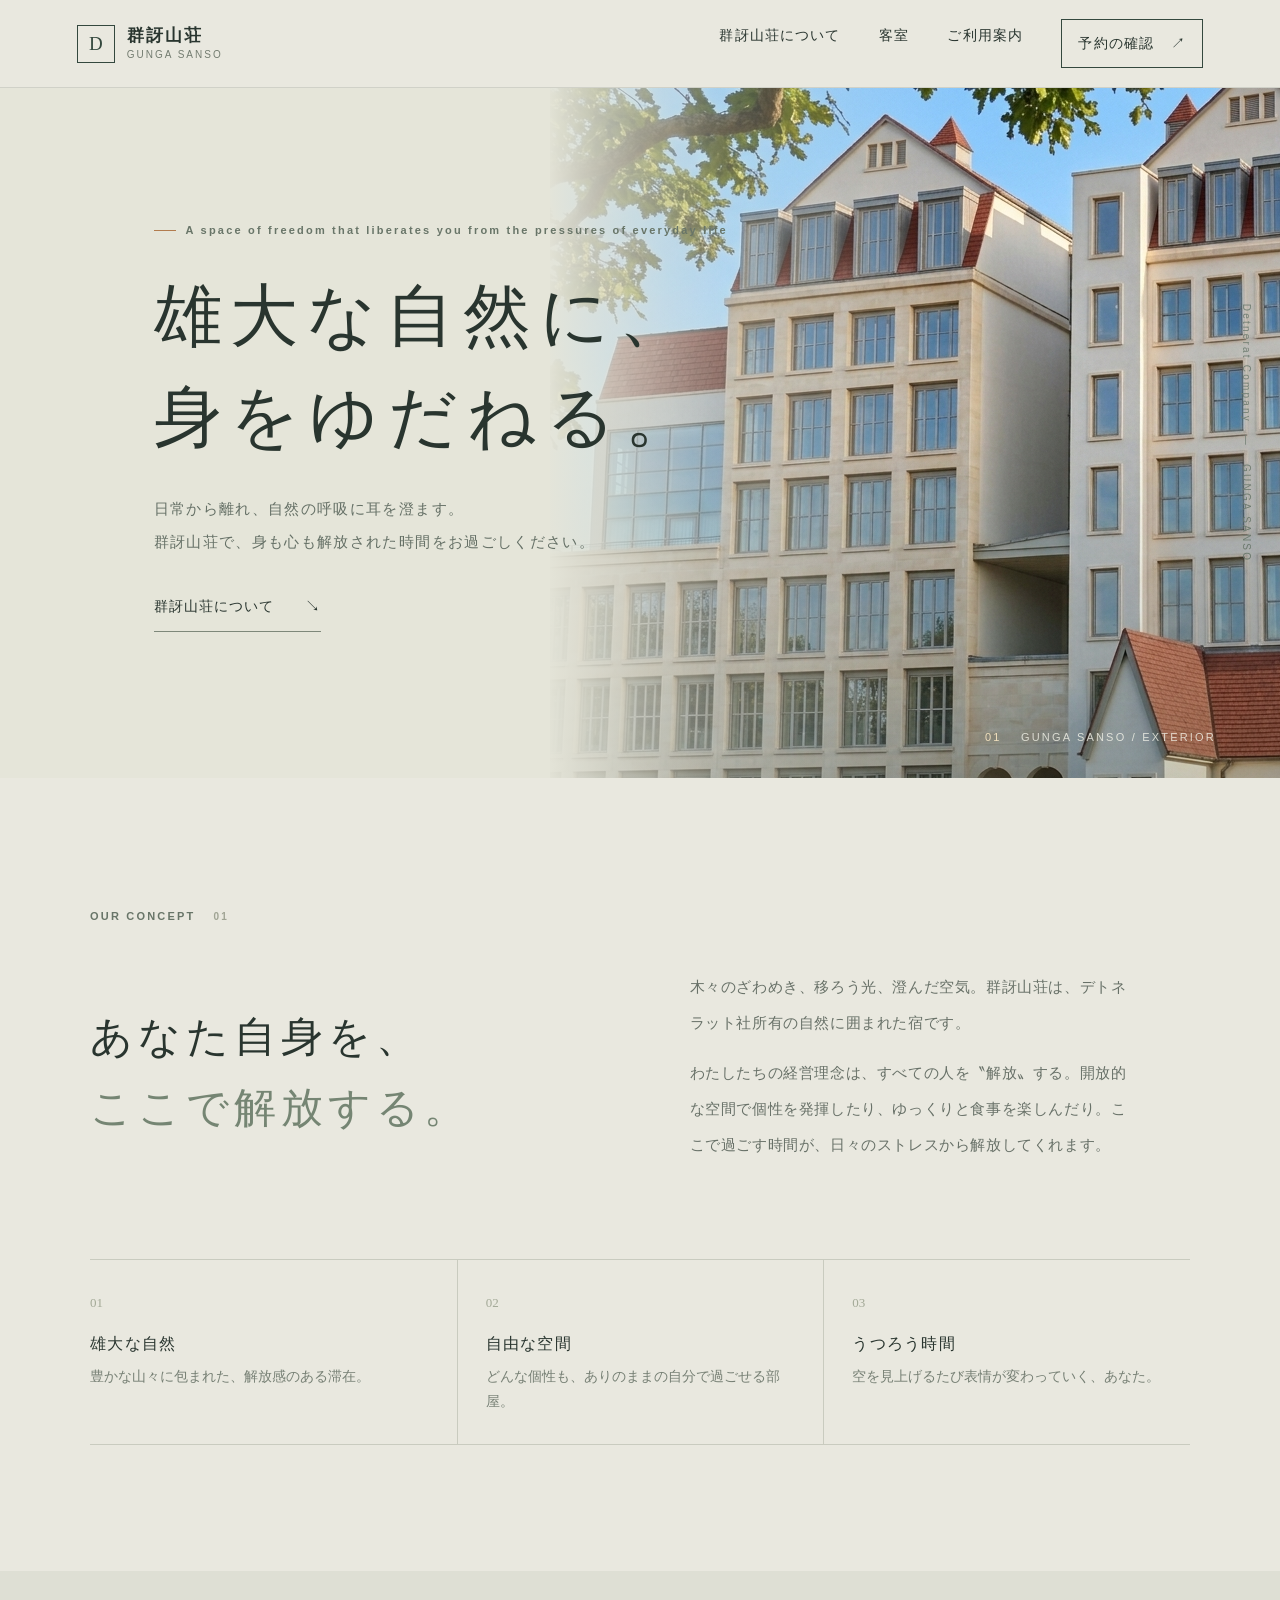
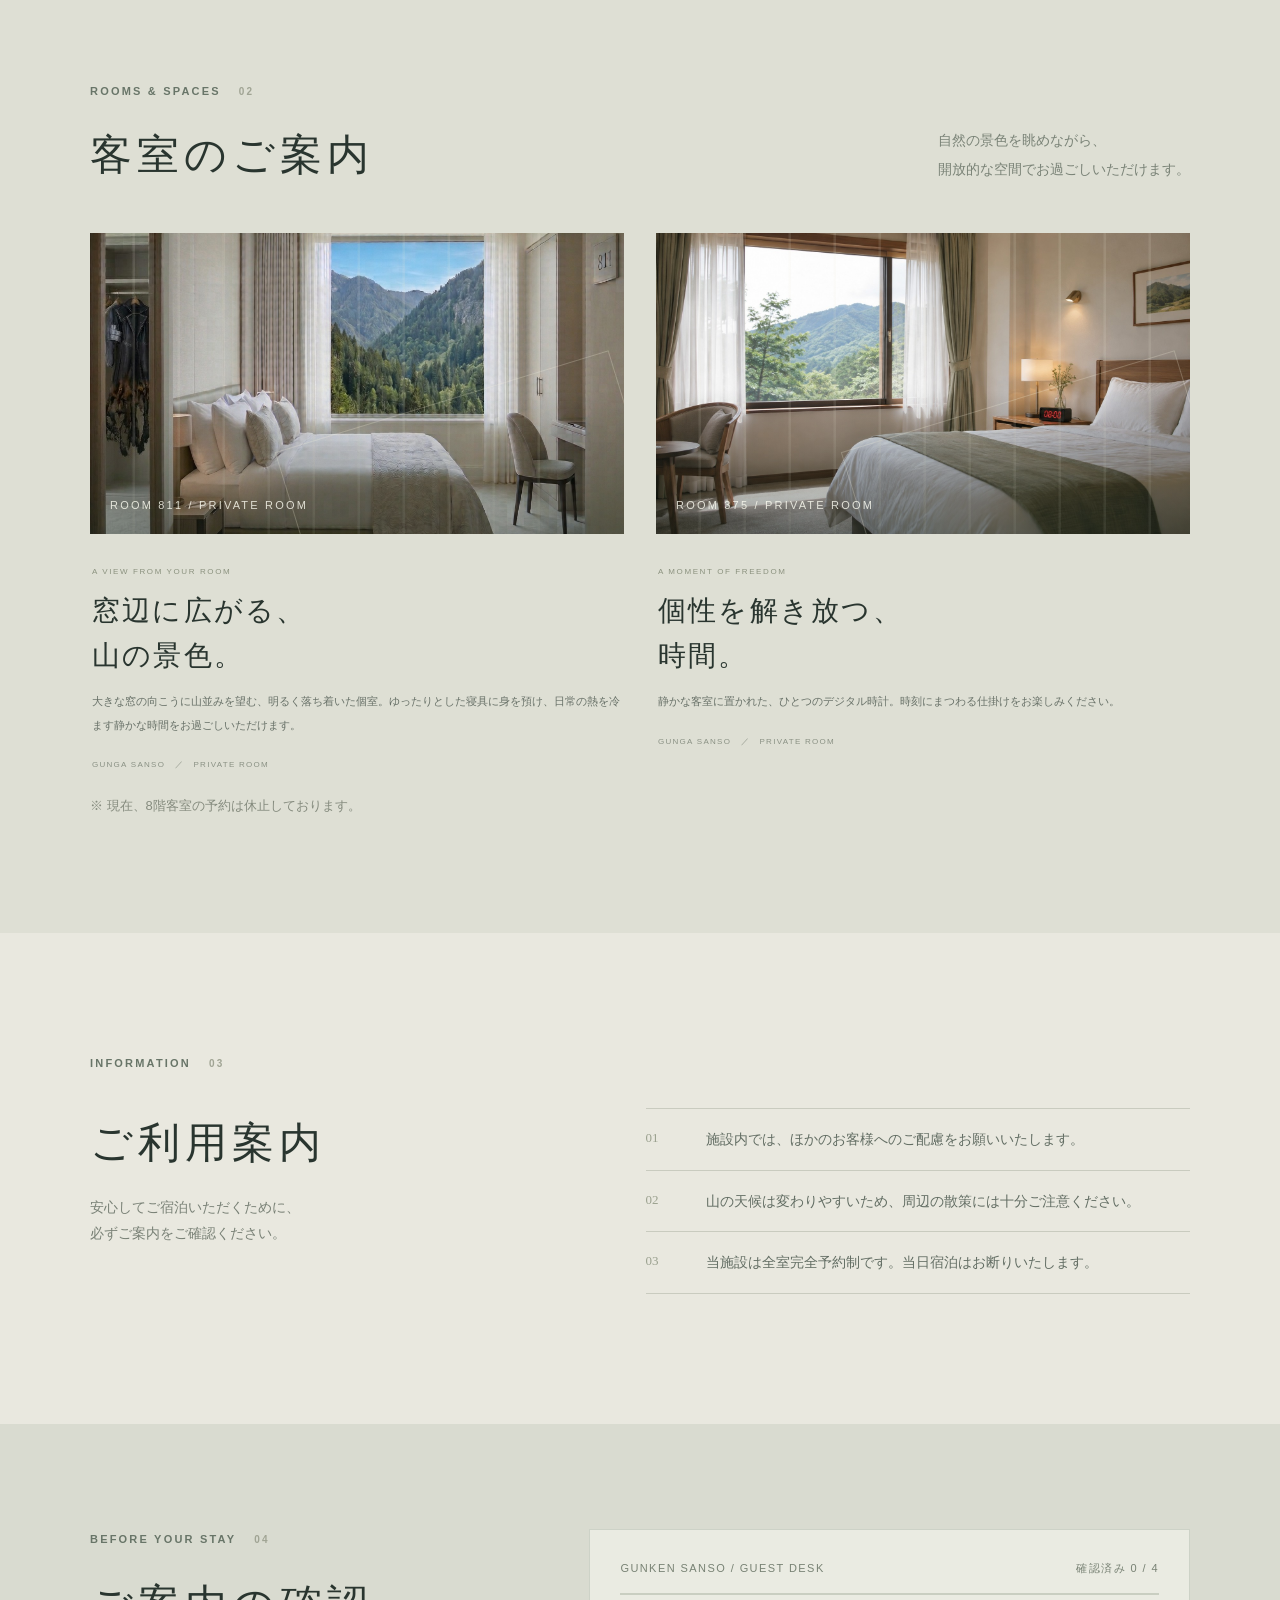
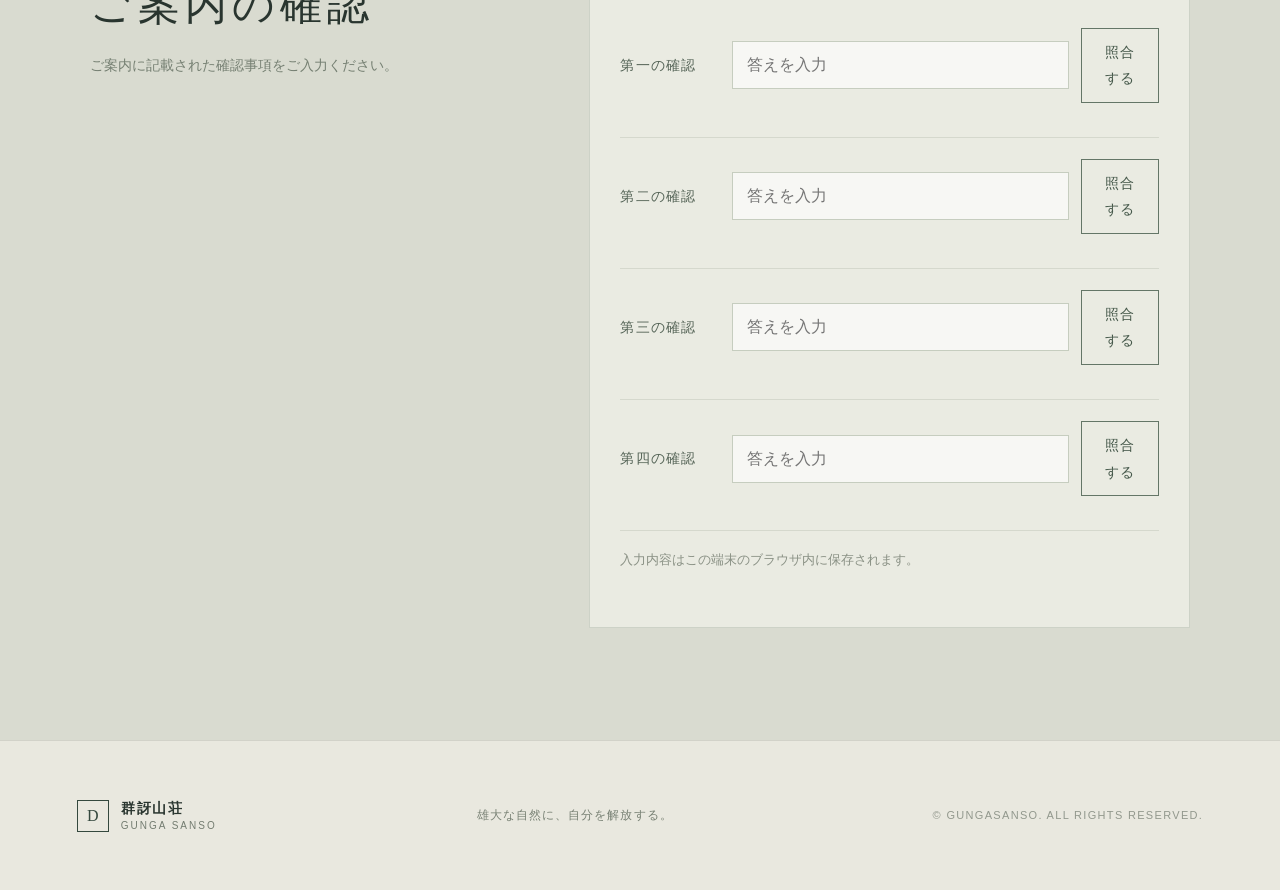
==== commit d6544592: "Add files via upload" ====
--- a/index.html
+++ b/index.html
@@ -72,19 +72,32 @@
             <div><div class="section-kicker">ROOMS & SPACES <span>02</span></div><h2>客室のご案内</h2></div>
             <p>自然の景色を眺めながら、<br>開放的な空間でお過ごしいただけます。</p>
           </div>
-          <div class="room-grid room-grid-feature">
-            <article class="room-card room-card-feature">
+          <div class="room-grid room-grid-two">
+            <article class="room-card room-card-two">
               <figure class="room-visual room-photo">
-                <img class="room-photo-image" src="images/private-room.jpg" alt="大きな窓から山並みを望む、白を基調とした個室">
+                <img class="room-photo-image" src="images/room-811.jpg" alt="大きな窓から山並みを望む客室。壁際に荼毘のジャケットが掛かっている">
                 <figcaption class="room-visual-label">ROOM 811 / PRIVATE ROOM</figcaption>
               </figure>
+              <div class="room-feature-copy">
+                <p class="room-feature-kicker">A VIEW FROM YOUR ROOM</p>
+                <h3>窓辺に広がる、<br><em>山の景色。</em></h3>
+                <p>大きな窓の向こうに山並みを望む、明るく落ち着いた個室。ゆったりとした寝具に身を預け、日常の熱を冷ます静かな時間をお過ごしいただけます。</p>
+                <span class="room-feature-index">GUNGA SANSO <i>／</i> PRIVATE ROOM</span>
+              </div>
             </article>
-            <div class="room-feature-copy">
-              <p class="room-feature-kicker">A VIEW FROM YOUR ROOM</p>
-              <h3>窓辺に広がる、<br><em>山の景色。</em></h3>
-              <p>大きな窓の向こうに山並みを望む、明るく落ち着いた個室。ゆったりとした寝具に身を預け、日常の熱を冷ます静かな時間をお過ごしいただけます。</p>
-              <span class="room-feature-index">GUNGA SANSO <i>／</i> PRIVATE ROOM</span>
-            </div>
+            <article class="room-card room-card-two">
+              <figure class="room-visual room-photo room-photo-clock">
+                <img class="room-photo-image" src="images/private-room.jpg" alt="ベッド脇のサイドテーブルにデジタル時計が置かれた客室">
+                <button class="clock-hotspot" id="open-clock" type="button" aria-label="時計を開く"></button>
+                <figcaption class="room-visual-label">ROOM 375 / PRIVATE ROOM</figcaption>
+              </figure>
+              <div class="room-feature-copy">
+                <p class="room-feature-kicker">A MOMENT OF FREEDOM</p>
+                <h3>個性を解き放つ、<br><em>時間。</em></h3>
+                <p>静かな客室に置かれた、ひとつのデジタル時計。時刻にまつわる仕掛けをお楽しみください。</p>
+                <span class="room-feature-index">GUNGA SANSO <i>／</i> PRIVATE ROOM</span>
+              </div>
+            </article>
           </div>
           <p class="small-note">※ 現在、8階客室の予約は休止しております。</p>
         </div>
@@ -176,5 +189,24 @@
     </main>
     <footer class="liberation-footer"><span>超常解放戦線 / INTERNAL NETWORK</span><span>UNOFFICIAL FAN PROJECT</span></footer>
   </div>
+
+
+  <!-- 客室375号室のデジタル時計 -->
+  <div class="clock-modal" id="clock-modal" hidden aria-hidden="true">
+    <div class="clock-modal-backdrop" data-clock-close></div>
+    <section class="clock-console" role="dialog" aria-modal="true" aria-labelledby="clock-heading">
+      <button class="clock-close" type="button" aria-label="閉じる" data-clock-close>×</button>
+      <p class="clock-console-kicker" id="clock-heading">GUNGA SANSO / ROOM 375</p>
+      <p class="clock-console-copy">個性を解き放つ、時間。</p>
+      <div class="digital-clock" aria-label="時刻設定">
+        <button class="clock-digit" id="clock-hour" type="button" aria-label="時を進める">08</button>
+        <span class="clock-colon" aria-hidden="true">:</span>
+        <button class="clock-digit" id="clock-minute" type="button" aria-label="分を進める">00</button>
+      </div>
+      <button class="clock-ok" id="clock-ok" type="button">OK</button>
+      <p class="clock-feedback" id="clock-feedback" role="status" aria-live="polite"></p>
+    </section>
+  </div>
+
 </body>
 </html>
--- a/style.css
+++ b/style.css
@@ -334,3 +334,49 @@
   .puzzle-submit { font-size: 13px; }
   .check-panel-inner { padding-inline: 14px; }
 }
+
+
+/* 客室を811号室・375号室の2室で掲載 */
+.room-grid-two { display:grid; grid-template-columns:repeat(2,minmax(0,1fr)); gap:32px; align-items:start; }
+.room-card-two .room-visual { margin:0; }
+.room-card-two .room-feature-copy { padding:22px 2px 0; }
+.room-card-two .room-feature-copy h3 { margin:10px 0 12px; font-family:var(--serif); font-size:clamp(20px,2.3vw,28px); font-weight:500; line-height:1.6; letter-spacing:.08em; }
+.room-card-two .room-feature-copy h3 em { font-style:normal; }
+.room-card-two .room-feature-copy > p:not(.room-feature-kicker) { color:#687168; font-size:11px; line-height:2.1; }
+.room-feature-kicker { color:#8b927f; font-size:8px; letter-spacing:.2em; }
+.room-feature-index { display:block; margin-top:20px; color:#8a9184; font-size:8px; letter-spacing:.16em; }
+.room-feature-index i { font-style:normal; padding:0 6px; }
+@media (max-width:760px) { .room-grid-two { grid-template-columns:1fr; gap:42px; } }
+
+/* 客室写真のデジタル時計 */
+.room-photo { height: auto; aspect-ratio: 16 / 9; background: #e8e6dc; }
+.room-photo-image { display: block; position: relative; z-index: 0; width: 100%; height: 100%; object-fit: cover; }
+.room-photo::before { z-index: 1; pointer-events: none; }
+.room-photo::after { z-index: 1; pointer-events: none; }
+.clock-hotspot { position: absolute; z-index: 4; left: 69.5%; top: 51%; width: 12%; height: 19%; min-height: 44px; padding: 0; border: 0; border-radius: 8px; background: transparent; cursor: pointer; }
+.clock-hotspot:hover { background: rgba(255,255,255,.08); box-shadow: 0 0 0 1px rgba(255,255,255,.25); }
+.clock-hotspot:focus-visible { outline: 3px solid #b27c4e; outline-offset: 3px; }
+
+.clock-modal { position: fixed; z-index: 500; inset: 0; display: grid; place-items: center; padding: 22px; }
+.clock-modal[hidden] { display: none; }
+.clock-modal-backdrop { position: absolute; inset: 0; background: rgba(13,19,16,.78); backdrop-filter: blur(5px); }
+.clock-console { position: relative; z-index: 1; width: min(430px, 100%); padding: 46px 30px 32px; border: 1px solid rgba(190,204,185,.28); background: linear-gradient(145deg, #26352e, #111a16 75%); box-shadow: 0 24px 80px rgba(0,0,0,.42); color: #e7e9df; text-align: center; }
+.clock-close { position: absolute; top: 9px; right: 12px; width: 38px; height: 38px; min-height: 38px; border: 0; background: transparent; color: #aeb8aa; font-size: 27px; line-height: 1; }
+.clock-console-kicker { margin: 0; color: #aab7a8; font-size: 10px; letter-spacing: .22em; }
+.clock-console-copy { margin: 12px 0 30px; color: #d0d7c9; font-family: var(--serif); font-size: 15px; letter-spacing: .12em; }
+.digital-clock { display: flex; justify-content: center; align-items: center; gap: 8px; padding: 22px 14px; border: 1px solid rgba(189,205,185,.17); background: #080d0a; box-shadow: inset 0 0 28px rgba(0,0,0,.7); }
+.clock-digit { min-width: 94px; min-height: 84px; padding: 0 7px; border: 0; background: transparent; color: #f06b58; font-family: ui-monospace, SFMono-Regular, Consolas, monospace; font-size: clamp(52px, 13vw, 76px); font-weight: 500; line-height: 1; letter-spacing: -.06em; text-shadow: 0 0 10px rgba(240,107,88,.35); font-variant-numeric: tabular-nums; }
+.clock-digit:active { color: #ff9a83; }
+.clock-colon { color: #d66a58; font-family: ui-monospace, monospace; font-size: 52px; transform: translateY(-4px); }
+.clock-ok { width: 100%; min-height: 50px; margin-top: 24px; border: 1px solid rgba(208,220,202,.45); background: rgba(221,231,213,.08); color: #e5eadf; font-size: 13px; letter-spacing: .24em; transition: background .2s ease; }
+.clock-ok:hover { background: rgba(221,231,213,.17); }
+.clock-feedback { min-height: 24px; margin: 14px 0 0; color: #e0b4a9; font-size: 12px; letter-spacing: .08em; }
+.clock-feedback.is-success { color: #d5e6c9; font-size: 16px; }
+.clock-feedback.is-success::before { content: ""; display: block; width: 30px; height: 1px; margin: 0 auto 12px; background: #9eb78f; }
+body.clock-open { overflow: hidden; }
+@media (max-width: 760px) {
+  .room-photo { aspect-ratio: 16 / 9; }
+  .clock-hotspot { left: 69%; top: 50%; width: 13%; height: 20%; min-height: 44px; }
+  .clock-console { padding: 44px 20px 25px; }
+  .clock-digit { min-width: 76px; min-height: 76px; }
+}
